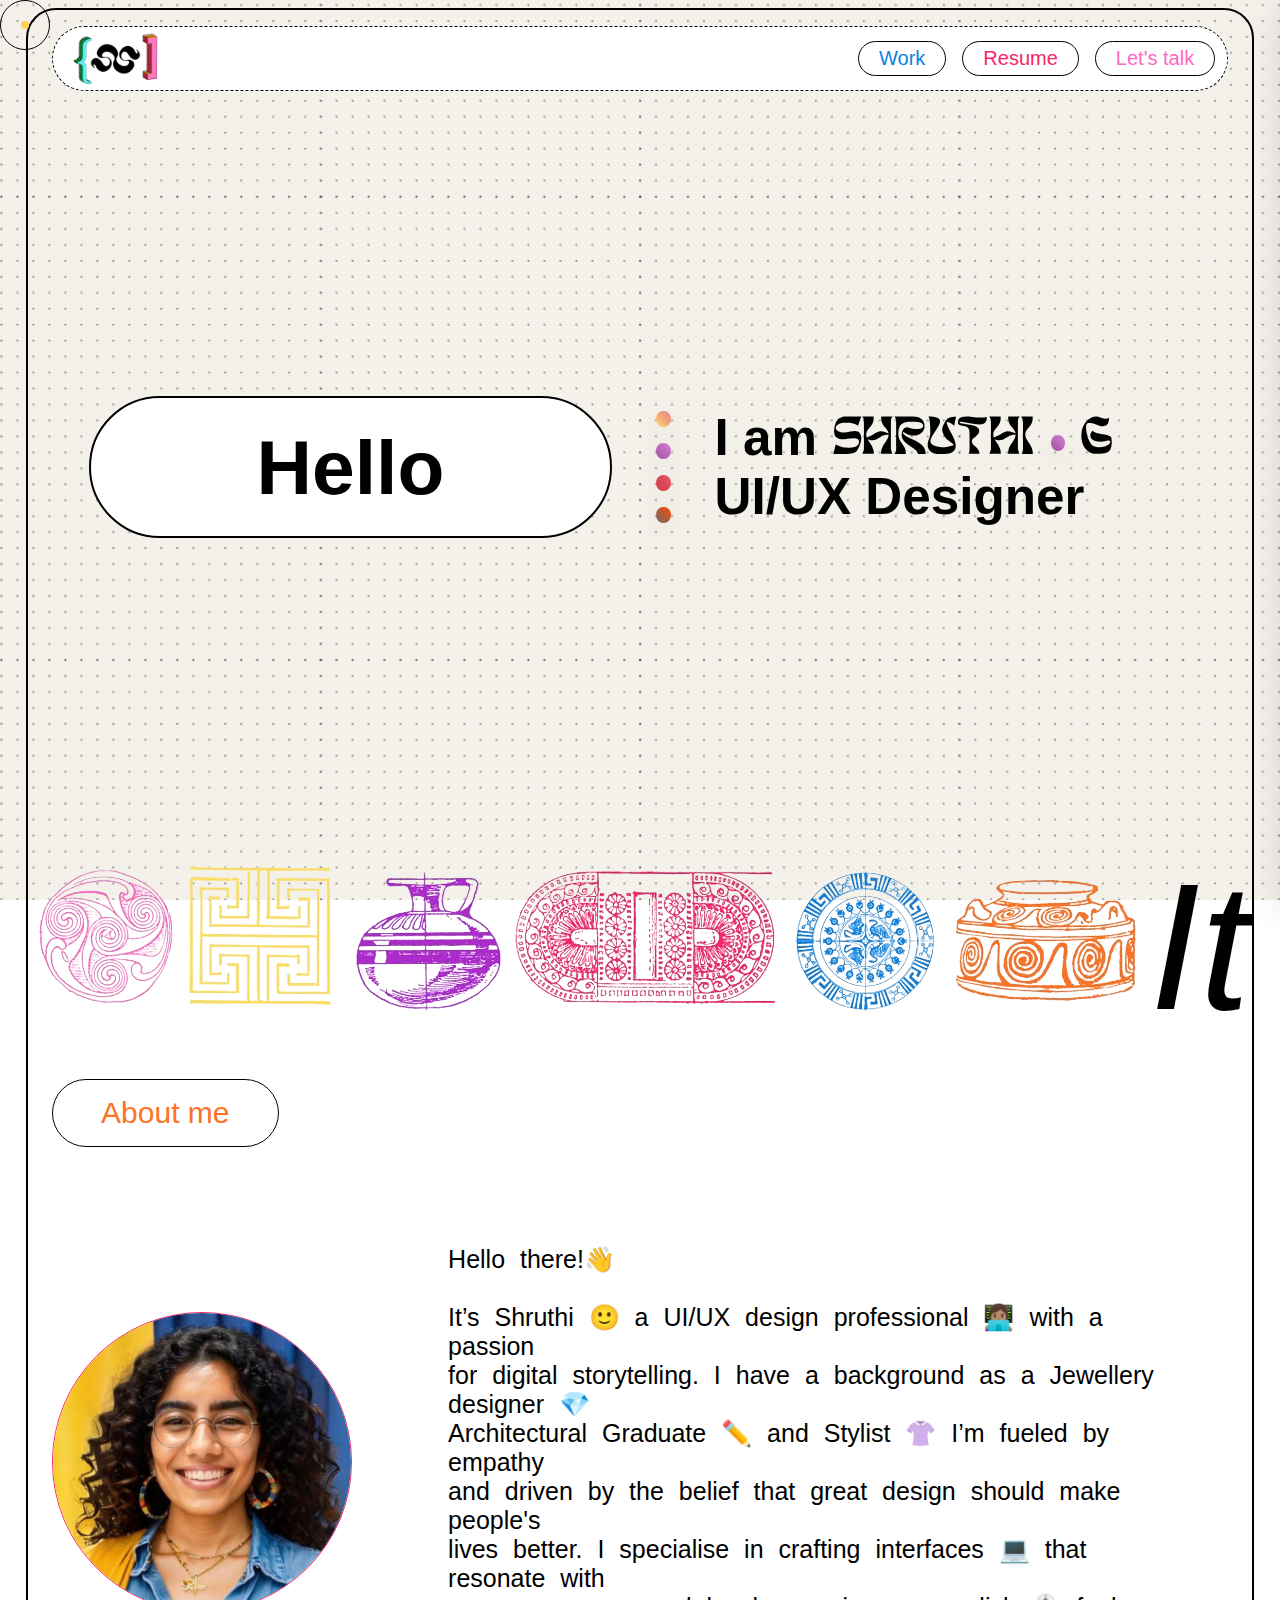
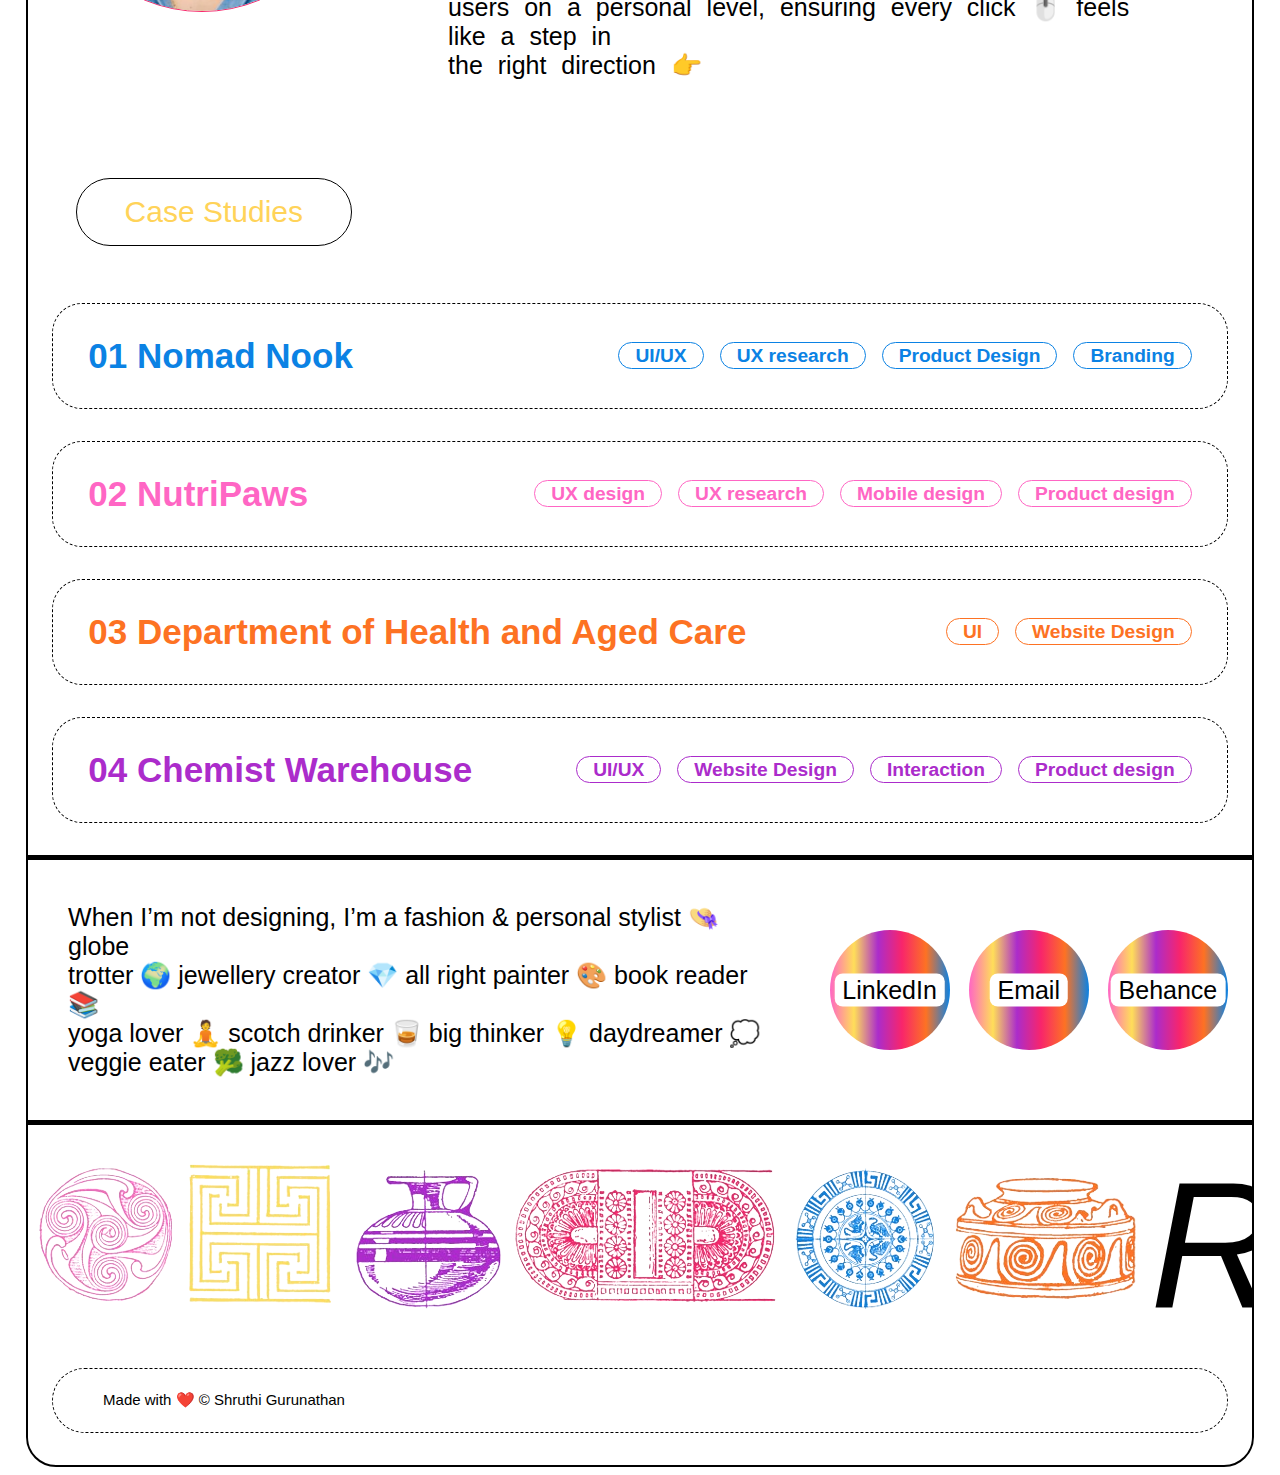
==== index.html @ 45312861 "first" ====
<!DOCTYPE html>
<html lang="en">

<head>
  <link rel="stylesheet" type="text/css" href="CSS/homepage.css">
  <link rel="stylesheet" type="text/css" href="CSS/global.css">

  <meta name="viewport" content="width=device-width, initial-scale=1">
  <script src="https://code.jquery.com/jquery-3.6.0.min.js"></script>
  <link rel="icon" type="image/png" href="Images/1-removebg-preview.png">
  <script src="js/navLogic.js"></script>
  <script src="js/fadeInOutAnimationOfText.js"></script>
  <script src="js/cursor.js"></script>


</head>


<!-- Header and Navigation bar -->





<!-- Main section and content -->

<body class="page-border">
  <div class="cursor"></div>
  <div class="navbar-container">
    <nav class="dashed-border navbar">
      <a href="https://www.iamshruthi.com" class="logo-image">
        <img class="logo-small" src="Images/1-removebg-preview.png" alt="logo-small;">
      </a>
      <div class="navbar-right-section hide-on-mobile">
        <a href="work.html" class="nav-item work">Work</a>
        <a href="Images/Shruthi_Gurunathan_Resume.pdf" target="_blank" class="resume nav-item">Resume</a>
        <a href="letstalk.html" class="nav-item">Let's talk</a>
      </div>
      <div class="show-on-mobile dot dot-1 nav-dot"></div>
      <div class="side-nav side-nav-hidden">
        <div class=" dot dot-1 nav-dot inside-sidebar-dot"></div>

        <a href="work.html" class="nav-item mob-nav-item work">Work</a>
        <a href="Images/Shruthi_Gurunathan_Resume.pdf" target="_blank" class="resume mob-nav-item nav-item">Resume</a>
        <a href="letstalk.html" class="nav-item mob-nav-item">Let's talk</a>
      </div>
    </nav>
  </div>

  <section class="hero-section">
    <div class="hello">
      <h2 class="changing-text">Hello</h2>
    </div>
    <div class="dots-wrapper">
      <div class="dot dot-1"></div>
      <div class="dot dot-2"></div>
      <div class="dot dot-3"></div>
      <div class="dot dot-4"></div>

    </div>
    <div class="job-title">
      <div class="i-am"><span>I am </span><span class="shruthi">Shruthi</span> <span
          class="dot shruthi-dot"></span><span class="shruthi">G</span>
      </div>
      <div class="changing-text-2">UI/UX Designer</div>
    </div>
  </section>




  <div class="marquee">
    <span>
      <img src="Images/Icons__Coloured_version_1_-removebg-preview.png" height="auto" alt="Icons">
      <div class="text-2">It's nice to meet you! </div>
      <img src="Images/Icons__Coloured_version_1_-removebg-preview.png" height="auto" alt="Icons">
      <div class="text-2">It's nice to meet you! </div>
      <img src="Images/Icons__Coloured_version_1_-removebg-preview.png" height="auto" alt="Icons">
      <div class="text-2">It's nice to meet you! </div>
      <img src="Images/Icons__Coloured_version_1_-removebg-preview.png" height="auto" alt="Icons">
      <div class="text-2">It's nice to meet you! </div>
      <img src="Images/Icons__Coloured_version_1_-removebg-preview.png" height="auto" alt="Icons">
      <div class="text-2">It's nice to meet you! </div>
      <img src="Images/Icons__Coloured_version_1_-removebg-preview.png" height="auto" alt="Icons">
      <div class="text-2">It's nice to meet you! </div>
      <img src="Images/Icons__Coloured_version_1_-removebg-preview.png" height="auto" alt="Icons">
      <div class="text-2">It's nice to meet you! </div>
      <img src="Images/Icons__Coloured_version_1_-removebg-preview.png" height="auto" alt="Icons">
      <div class="text-2">It's nice to meet you! </div>
      <img src="Images/Icons__Coloured_version_1_-removebg-preview.png" height="auto" alt="Icons">
      <div class="text-2">It's nice to meet you! </div>
      <img src="Images/Icons__Coloured_version_1_-removebg-preview.png" height="auto" alt="Icons">
      <div class="text-2">It's nice to meet you! </div>
    </span>
  </div>

  <div class="header-container">

    <h2 class="section-header about-me-header">
      About me
    </h2>
  </div>
  <div class="about-me">
    <img class="profile-image" src="Images/Profile image.png" alt="Profile image">
    <p>Hello there!👋<br><br>
      It’s Shruthi 🙂 a UI/UX design professional 👩🏽‍💻 with a passion<br>
      for digital storytelling. I have a background as a Jewellery designer 💎<br>
      Architectural Graduate ✏️ and Stylist 👚 I’m fueled by empathy<br>
      and driven by the belief that great design should make people's<br>
      lives better. I specialise in crafting interfaces 💻 that resonate with<br>
      users on a personal level, ensuring every click 🖱️ feels like a step in<br>
      the right direction 👉 <br></p>
  </div>


  <section class="cases-container">
    <div class="header-container">
      <h2 class="section-header case-studies-header">
        Case Studies
      </h2>
    </div>

    <!-- Case study items -->

    <a href="Images/Nomad Nook case study (final).pdf" target="_blank">
      <div class="case-study-card case-study-card-01"> 01 Nomad Nook
        <div class="badges-container">
          <div class="card-badge">UI/UX </div>
          <div class="card-badge">UX research</div>
          <div class="card-badge">Product Design</div>
          <div class="card-badge">Branding</div>
        </div>

      </div>
    </a>


    <a href="Images/NutriPaws case study (final).pdf" target="_blank">
      <div class="case-study-card case-study-card-02">02 NutriPaws
        <div class="badges-container">

          <div class="card-badge">UX design</div>
          <div class="card-badge">UX research</div>
          <div class="card-badge">Mobile design</div>
          <div class="card-badge">Product design</div>
        </div>
      </div>
    </a>


    <a href="Images/Department of Health cases study (Final).pdf" target="_blank">
      <div class="case-study-card case-study-card-03">03 Department of Health and Aged Care
        <div class="badges-container">
          <div class="card-badge">UI</div>
          <div class="card-badge">Website Design</div>
        </div>
      </div>
    </a>


    <a href="Images/Chemist Warehouse case study (final).pdf" target="_blank">
      <div class="case-study-card case-study-card-04 ">
        04 Chemist Warehouse
        <div class="badges-container">
          <div class="card-badge">UI/UX</div>
          <div class="card-badge">Website Design</div>
          <div class="card-badge">Interaction</div>
          <div class="card-badge">Product design</div>
        </div>
      </div>
    </a>
  </section>
  <div class="description-section">
    <div class="description-text">
      <p>
        When I’m not designing, I’m a fashion & personal stylist 👒 globe<br>
        trotter 🌍 jewellery creator 💎 all right painter 🎨 book reader 📚<br>
        yoga lover 🧘 scotch drinker 🥃 big thinker 💡 daydreamer 💭<br>
        veggie eater 🥦 jazz lover 🎶 </p>
    </div>
    <div class="animated-circles-container">
      <div class="animated-circle">
        <div class="colored-background"></div>
        <div class="circle-text">
          <a href="https://www.linkedin.com/in/shruthi-gurunathan/" target="_blank">LinkedIn</a>
        </div>
      </div>
      <div class="animated-circle">
        <div class="colored-background"></div>
        <div class="circle-text">
          <a href="shruthi.gurunathan@gmail.com" target="_blank">Email</a>
        </div>
      </div>
      <div class="animated-circle">
        <div class="colored-background"></div>
        <div class="circle-text">
          <a href="https://www.behance.net/shruthi-gurunathan" target="_blank">Behance</a>
        </div>
      </div>
    </div>
  </div>

  <div class="marquee">
    <span>
      <img src="Images/Icons__Coloured_version_1_-removebg-preview.png" height="auto" alt="Icons">
      <div class="big-marquee-text">Reach out for something exciting!</div>
      <img src="Images/Icons__Coloured_version_1_-removebg-preview.png" height="auto" alt="Icons">
      <div class="big-marquee-text">Reach out for something exciting!</div>
      <img src="Images/Icons__Coloured_version_1_-removebg-preview.png" height="auto" alt="Icons">
      <div class="big-marquee-text">Reach out for something exciting!</div>
      <img src="Images/Icons__Coloured_version_1_-removebg-preview.png" height="auto" alt="Icons">
      <div class="big-marquee-text">Reach out for something exciting!</div>
      <img src="Images/Icons__Coloured_version_1_-removebg-preview.png" height="auto" alt="Icons">
      <div class="big-marquee-text">Reach out for something exciting!</div>
      <img src="Images/Icons__Coloured_version_1_-removebg-preview.png" height="auto" alt="Icons">
      <div class="big-marquee-text">Reach out for something exciting!</div>
      <img src="Images/Icons__Coloured_version_1_-removebg-preview.png" height="auto" alt="Icons">
      <div class="big-marquee-text">Reach out for something exciting!</div>
      <img src="Images/Icons__Coloured_version_1_-removebg-preview.png" height="auto" alt="Icons">
      <div class="big-marquee-text">Reach out for something exciting!</div>
      <img src="Images/Icons__Coloured_version_1_-removebg-preview.png" height="auto" alt="Icons">
      <div class="big-marquee-text">Reach out for something exciting!</div>
      <img src="Images/Icons__Coloured_version_1_-removebg-preview.png" height="auto" alt="Icons">
      <div class="big-marquee-text">Reach out for something exciting!</div>
    </span>
  </div>
</body>

<!-- Footer -->
<div class="footer-container">

  <footer class="footer">
    <div class="footer-text">
      <p>Made with ❤️ © Shruthi Gurunathan</p>
    </div>
  </footer>
</div>

</body>

</html>
---- CSS/homepage.css ----
/* Hero Section */
.hero-section {
  display: flex;
  justify-content: center;
  align-items: center;
  width: 100%;
  min-height: 80vh;
  padding: 0 5%;
  gap: 4%;
}

.hello {
  height: 5ch;
  border: 2px solid black;
  background-color: white;
  text-wrap: nowrap;
  border-radius: 100px;
  display: flex;
  justify-content: center;
  align-items: center;
  padding: 0.5ch 0.75ch;
  font-size: 4vw;
  font-weight: 400;
  flex: 1;
}

.dots-wrapper {
  display: flex;
  flex-direction: column;
  gap: 1rem;
  height: fit-content;
  width: fit-content;
}
.dot {
  height: 1rem;
  width: 0.9rem;
  /* aspect-ratio: 1/1; */
  border-radius: 50%;
  box-shadow: rgba(149, 157, 165, 0.2) 0px 8px 24px;
  display: block;
}
.dot-1 {
  background: linear-gradient(45deg, #f4dd77, #f4a777, #ea808e);
}
.dot-2 {
  background: linear-gradient(45deg, #a150a1, #d482d4);
}
.dot-3 {
  background: linear-gradient(45deg, #d53949, #e65867);
}
.dot-4 {
  background: linear-gradient(45deg, #6c6c6c, #ff4800);
}

.i-am {
  border: none;
  border-radius: 100px;

  font-size: 4vw;
  font-weight: 550;
  display: flex;
  justify-content: start;
  gap: 1rem;
  align-items: end;
  text-wrap: nowrap;
}
.i-am .shruthi {
  font-family: "Broman";
}
.i-am .shruthi-dot {
  position: relative;
  top: -16px;
  background: linear-gradient(45deg, #a150a1, #d482d4);
}
/* Circular boxes */

/* Images */

.job-title {
  border: none;
  border-radius: 100px;
  font-size: 4vw;
  font-weight: 550;
  flex: 1;
}

/* about me section */
.profile-image {
  border: solid thin #f8256b;
  border-radius: 50%;
  width: 300px;
  height: auto;
}

.about-me {
  display: flex;
  justify-content: center;
  align-items: center;
  font-size: 25px;
  gap: 2rem;
  width: 100%;
  padding: 2rem 2%;
  word-spacing: 8px;
}
.about-me-header {
  color: #fd7223;
}
.about-me p {
  background-color: white;
  padding: 1rem 4rem;
  width: 90%;
  display: flex;
  justify-content: center;
}
.header-container {
  width: 100%;
  display: flex;
  justify-content: start;
  padding: 0 2%;
}
.text-1 {
  word-spacing: 8px;
}

/* Case study items */

@media only screen and (max-width: 1024px) {
  .about-me {
    flex-direction: column;
  }
}
---- CSS/global.css ----
/* General Styles */
@font-face {
  font-family: "Broman";
  src: url("../Images/BromanPersonalUseOnly-9Y2xj.woff") format("woff"); /* Adjust the path to your font file */
  /* You can specify other font formats here as well */
}
body {
  background: url("../Images/Background offwhite colour.png") center center
    fixed;
  background-size: cover;
}
html {
  display: flex;
  flex-direction: column;
  align-items: center;
  justify-content: center;
  font-family: "Gill Sans", "Gill Sans MT", "Calibri", "Trebuchet MS",
    sans-serif;
}
a {
  text-decoration: none;
  color: black;
}

.page-border {
  /* padding: 1rem; */
  border: 2px solid black;
  border-radius: 30px;
  width: 96%;
  height: fit-content;
  /* max-width: 1222px; */
  display: flex;
  flex-direction: column;
  align-items: center;
  height: 100%;
  min-height: 97vh;
}

.show-on-mobile {
  display: none !important;
}
.hide-on-mobile {
  display: flex !important;
}
* {
  /* cursor: none; */
  box-sizing: border-box;
}

.cursor {
  position: absolute;
  left: 0;
  top: 0;
  border: 1.5px solid black;
  width: 50px;
  height: 50px;
  border-radius: 50px;
  transform: translate(0, 0);
  z-index: 9999;
  pointer-events: none;
}

.cursor::after,
.cursor::before {
  content: "";
  position: absolute;
  width: 8px;
  height: 8px;
  left: 50%;
  top: 50%;
  transform: translate(-50%, -50%);
  background-color: #ffd359;
  border-radius: 50px;
}

.cursor::before {
  background-color: #ffd359;
}

.cursor.click::before {
  animation: click 5s ease-in-out forwards;
}

@keyframes click {
  0% {
    transform: translate(-50%, -50%) scale(1);
    opacity: 1;
  }
  100% {
    opacity: 0;
    transform: translate(-50%, -50%) scale(5);
  }
}
.section-header {
  background-color: white;
  padding: 1rem 3rem;
  border: 1px solid black;
  border-radius: 5rem;
  font-size: 30px;
  font-weight: 500;
}
.marquee {
  width: 100%;
  overflow-x: hidden;
  white-space: nowrap;
}

.text-2 {
  white-space: collapse;
  text-wrap: nowrap;
  display: inline-block;
  overflow: hidden;
  font-style: italic;
  font-size: 180px;
}

@keyframes moveText {
  0% {
    transform: translateX(0);
  }
  100% {
    transform: translateX(100vw);
  }
}

.marquee span {
  display: inline-block;
  animation: marquee 100s linear infinite;
}

@keyframes marquee {
  0% {
    transform: translateX(100vw);
  }

  100% {
    transform: translateX(-100%);
  }
}

/* Navigation Bar Styles */
.navbar-container {
  display: flex;
  align-items: center;
  justify-content: center;
  padding: 1rem 2%;
  width: 100%;
}
.navbar {
  display: flex;
  justify-content: space-between;
  padding: 0 1%;
  align-items: center;
}
.navbar-right-section {
  display: flex;
  gap: 1rem;
}
.dashed-border {
  width: 100%;
  height: 65px;
  background: white;
  color: black;
  border-radius: 50px;
  border: dashed 1.5px;
}

.Nav {
  margin-right: 2%;
  margin-top: 0.6%;
}

.logo-small {
  width: 100px;
  border: none;
  cursor: none;
}

.nav-item {
  display: flex;
  justify-content: flex-end;
  align-items: center;
  height: fit-content;
  text-wrap: nowrap;
}

.nav-item {
  color: #ff66c4;
  padding: 5px 20px;
  text-decoration: none;
  font-size: 20px;
  width: fit-content;
  border-radius: 30px;
  border: 1.5px solid black;
  background-color: white;
}

.nav-item:hover {
  background-color: #f4f1ea;
  border-radius: 20px;
  color: #ff66c4;
  border: 1.5px solid #ff66c4;
  /* cursor: none; */
  box-shadow: inset 0 0 5px rgba(0, 0, 0, 0.5);
  font-weight: bold;
}
.resume {
  color: #f8256b;
}
.resume:hover {
  color: #f8256b;
  border: 1.5px solid #f8256b;
}

.nav-item.active {
  background-color: white;
  border-radius: 30px;
}

.work {
  color: #0b82e4;
}
.work:hover {
  color: #0b82e4;

  border: 1.5px solid #0b82e4;
}
.nav-dot {
  width: 2rem !important;
  height: 2rem !important;
  transition: all 0.3s ease;
}
.active-dot {
  transition: all 0.3s ease;

  background: black !important;
}
.inside-sidebar-dot {
  position: absolute;
  top: 3rem;
  right: 3rem;
}
.side-nav {
  position: fixed;
  right: 0;
  top: 0;
  display: flex;
  flex-direction: column;
  justify-content: center;
  gap: 2rem;
  height: 100%;
  width: 60%;
  background-color: white;
  z-index: 100;
  padding: 3rem;
  /* display: none; */
  transition: all 0.3s ease;
  box-shadow: rgba(100, 100, 111, 0.2) 0px 7px 29px 0px;
}
.side-nav-active {
  transform: translateX(0);
}
.side-nav-hidden {
  transform: translateX(100%) !important;
}
.mob-nav-item {
  font-size: 2rem !important;
}
/* Hero Section */

.dot {
  height: 1rem;
  width: 0.9rem;
  /* aspect-ratio: 1/1; */
  border-radius: 50%;
  box-shadow: rgba(149, 157, 165, 0.2) 0px 8px 24px;
  display: block;
}
.dot-1 {
  background: linear-gradient(45deg, #f4dd77, #f4a777, #ea808e);
}

div {
  unicode-bidi: isolate;
}

.job-title {
  border: none;
  border-radius: 100px;
  font-size: 4vw;
  font-weight: 550;
  flex: 1;
}

/* about me section */

.header-container {
  width: 100%;
  display: flex;
  justify-content: start;
  padding: 0 2%;
}
.text-1 {
  word-spacing: 8px;
}

/* Case study items */
.case-studies-header {
  color: #ffd359;
}
a {
  text-decoration: none;
  color: black;
}

.case-study-list-item-1 {
  margin-top: 300px;
  color: #0b82e4;
}

.case-study-list-item-2 {
  margin-top: 20px;
  color: #ff66c4;
}

.case-study-list-item-3 {
  margin-top: 20px;
  color: #fd7223;
}

.case-study-list-item-4 {
  margin-top: 20px;
  color: #ab2ccb;
}

.case-study-card-01:hover {
  border: solid 1.5px #0b82e4;
  background-color: #f4f1ea;
  border-radius: 250px;
  box-shadow: inset 0 0 5px rgba(0, 0, 0, 0.5);
}

.case-study-card-01:hover::after {
  content: url("../Images/6.png");
  position: absolute;
  right: 200px;
  height: 290px;
  border: 1px solid #0b82e4;
  border-radius: 30px;
  overflow: hidden;
}

.case-study-card-02:hover {
  border: solid 1.5px #ff66c4;
  background-color: #f4f1ea;
  border-radius: 250px;
  box-shadow: inset 0 0 5px rgba(0, 0, 0, 0.5);
}
.case-study-card-02:hover::after {
  content: url(../Images/5.png);
  position: absolute;
  right: 200px;
  height: 290px;
  border: 1px solid #ff66c4;
  border-radius: 30px;
  overflow: hidden;
}

.case-study-card-03:hover {
  border: solid 1.5px #fd7223;
  background-color: #f4f1ea;
  border-radius: 250px;
  box-shadow: inset 0 0 5px rgba(0, 0, 0, 0.5);
}

.case-study-card-03:hover::after {
  content: url(../Images/8.png);
  position: absolute;
  right: 200px;
  height: 290px;
  border: 1px solid #fd7223;
  border-radius: 30px;
  overflow: hidden;
}

.case-study-card-04:hover {
  border: solid 1.5px #ab2ccd;
  background-color: #f4f1ea;
  border-radius: 250px;
  box-shadow: inset 0 0 5px rgba(0, 0, 0, 0.5);
}

.case-study-card-04:hover::after {
  content: url(../Images/7.png);
  position: absolute;
  right: 200px;
  height: 290px;
  border: 1px solid #ab2ccb;
  border-radius: 30px;
  overflow: hidden;
}

.case-study-list-text-1 {
  color: #0b82e4;
}

.case-study-list-text-2 {
  color: #ff66c4;
}

.case-study-list-text-3 {
  color: #fd7223;
}
.case-study-list-text-4 {
  color: #ab2ccb;
}

/* description section */
.description-section {
  display: flex;
  justify-content: center;
  font-size: 25px;
  align-items: center;
  gap: 2rem;
  padding: 2rem 2%;
  width: 100%;
  position: relative;
}
.description-section::after {
  position: absolute;
  content: "";
  background-color: black;
  height: 5px;
  width: 100%;
  top: 0;
  left: 0;
}
.description-section::before {
  position: absolute;
  content: "";
  background-color: black;
  height: 5px;
  width: 100%;
  bottom: 0;
  left: 0;
}
.description-section .description-text {
  background-color: white;
  width: 100%;
  display: flex;
  align-content: center;
  justify-content: center;
  padding: 1rem;
}
.description-section .description-text p {
  width: fit-content;
  margin: 0;
}

/* case study styles section */
.cases-container {
  width: 100%;
  display: flex;
  flex-direction: column;
  gap: 2rem;
  padding: 0 2%;
  margin-bottom: 2rem;
}
.case-study-card-01 {
  color: #0b82e4;
}
.case-study-card-01:hover {
  border-color: #0b82e4;
}
.case-study-card-02 {
  color: #ff66c4;
}
.case-study-card-02:hover {
  border-color: #ff66c4;
}
.case-study-card-03 {
  color: #fd7223;
}
.case-study-card-03:hover {
  border-color: #fd7223;
}
.case-study-card-04 {
  color: #ab2ccb;
}
.case-study-card-04:hover {
  border-color: #ab2ccb;
}
.case-study-card {
  width: 100%;
  height: fit-content;
  display: flex;
  align-items: center;
  font-size: 35px;
  font-weight: bold;
  justify-content: space-between;
  padding: 2rem 3%;
  border: dashed 1.5px black;
  border-radius: 30px;
  background-color: white;
  transition: all 0.3s ease;
}
.case-study-card:hover {
  border-radius: 5rem;
  border-width: 0.2rem;
  border-style: solid;
  box-shadow: inset 0 0 5px rgba(0, 0, 0, 0.5);
}
.case-study-card .badges-container {
  display: flex;
  align-items: center;
  justify-content: center;
  gap: 1rem;
}
.case-study-card .badges-container .card-badge {
  display: flex;
  align-self: center;
  justify-content: center;
  width: fit-content;
  padding: 0.1rem 1rem;
  border-width: 1px;
  border-style: solid;
  text-wrap: nowrap;
  font-size: 1.2rem;
  border-radius: 5rem;
}
.animated-circles-container {
  display: flex;
  align-items: center;
  width: fit-content;
  gap: 1.2rem;
}
.animated-circle {
  width: 120px;
  height: 120px;
  border-radius: 50%;
  background-color: white;
  /* margin-right: 20px; */
  position: relative;
  overflow: hidden;
}
.colored-background {
  position: absolute;
  top: 0;
  left: 0;
  height: 100%;
  width: 100%;
  background: linear-gradient(
    to right,
    #ff66c4,
    #ffde59,
    #ab2ccb,
    #f8256b,
    #fd7223,
    #0b82e4
  );
  animation: spin 10s linear infinite;
}
.circle-text {
  position: absolute;
  left: 50%;
  top: 50%;
  transform: translate(-50%, -50%);
  background-color: white;
  border-radius: 0.5rem;
  text-align: center;
  padding: 2px 0.5rem;
  font-weight: 500;
  z-index: 20;
}
.circle-text:hover {
  text-decoration: underline;
}
@keyframes spin {
  0% {
    transform: rotate(0deg);
  }
  100% {
    transform: rotate(360deg);
  }
}

@keyframes spin {
  0% {
    transform: rotate(0deg);
  }
  100% {
    transform: rotate(360deg);
  }
}

.big-marquee-text {
  white-space: collapse;
  text-wrap: nowrap;
  display: inline-block;
  overflow: hidden;
  font-style: italic;
  font-size: 180px;
}

@keyframes moveText {
  0% {
    transform: translateX(0);
  }
  100% {
    transform: translateX(100vw);
  }
}

/* Footer */
.footer-container {
  width: 100%;
  display: flex;
  justify-content: center;
  align-content: center;
  padding: 1rem 2% 2rem 2%;
}
.footer {
  box-sizing: border-box;
  background: white;
  border: dashed 1.5px;
  color: black;
  border-radius: 50px;
  width: 100%;
  height: 65px;
}

.footer-text {
  font-size: 15px;

  margin-left: 50px;
  margin-top: 22px;
}

@media only screen and (max-width: 1024px) {
  .about-me {
    flex-direction: column;
  }
  .case-study-card {
    font-size: 1rem !important;
  }
  .badges-container {
    flex-wrap: wrap;
    justify-content: end !important;
    gap: 0.5rem !important;
  }
  .card-badge {
    font-size: 0.5rem !important;
  }
  .nav-item {
    font-size: 0.8rem;
  }
  .dot {
    width: 0.5rem;
    height: 0.6rem;
  }
  .i-am {
    gap: 0.5rem !important;
  }
  .shruthi-dot {
    top: -6px !important;
  }
  .description-section {
    flex-direction: column-reverse;
  }
  .animated-circle {
    width: 100px !important;
    height: 100px !important;
    aspect-ratio: 1/1;
  }
  .circle-text {
    font-size: 1rem;
    font-weight: 500;
  }
}
@media only screen and (max-width: 480px) {
  .show-on-mobile {
    display: block !important;
  }
  .hide-on-mobile {
    display: none !important;
  }
  .navbar {
    padding-left: 5%;
    padding-right: 5%;
  }
}
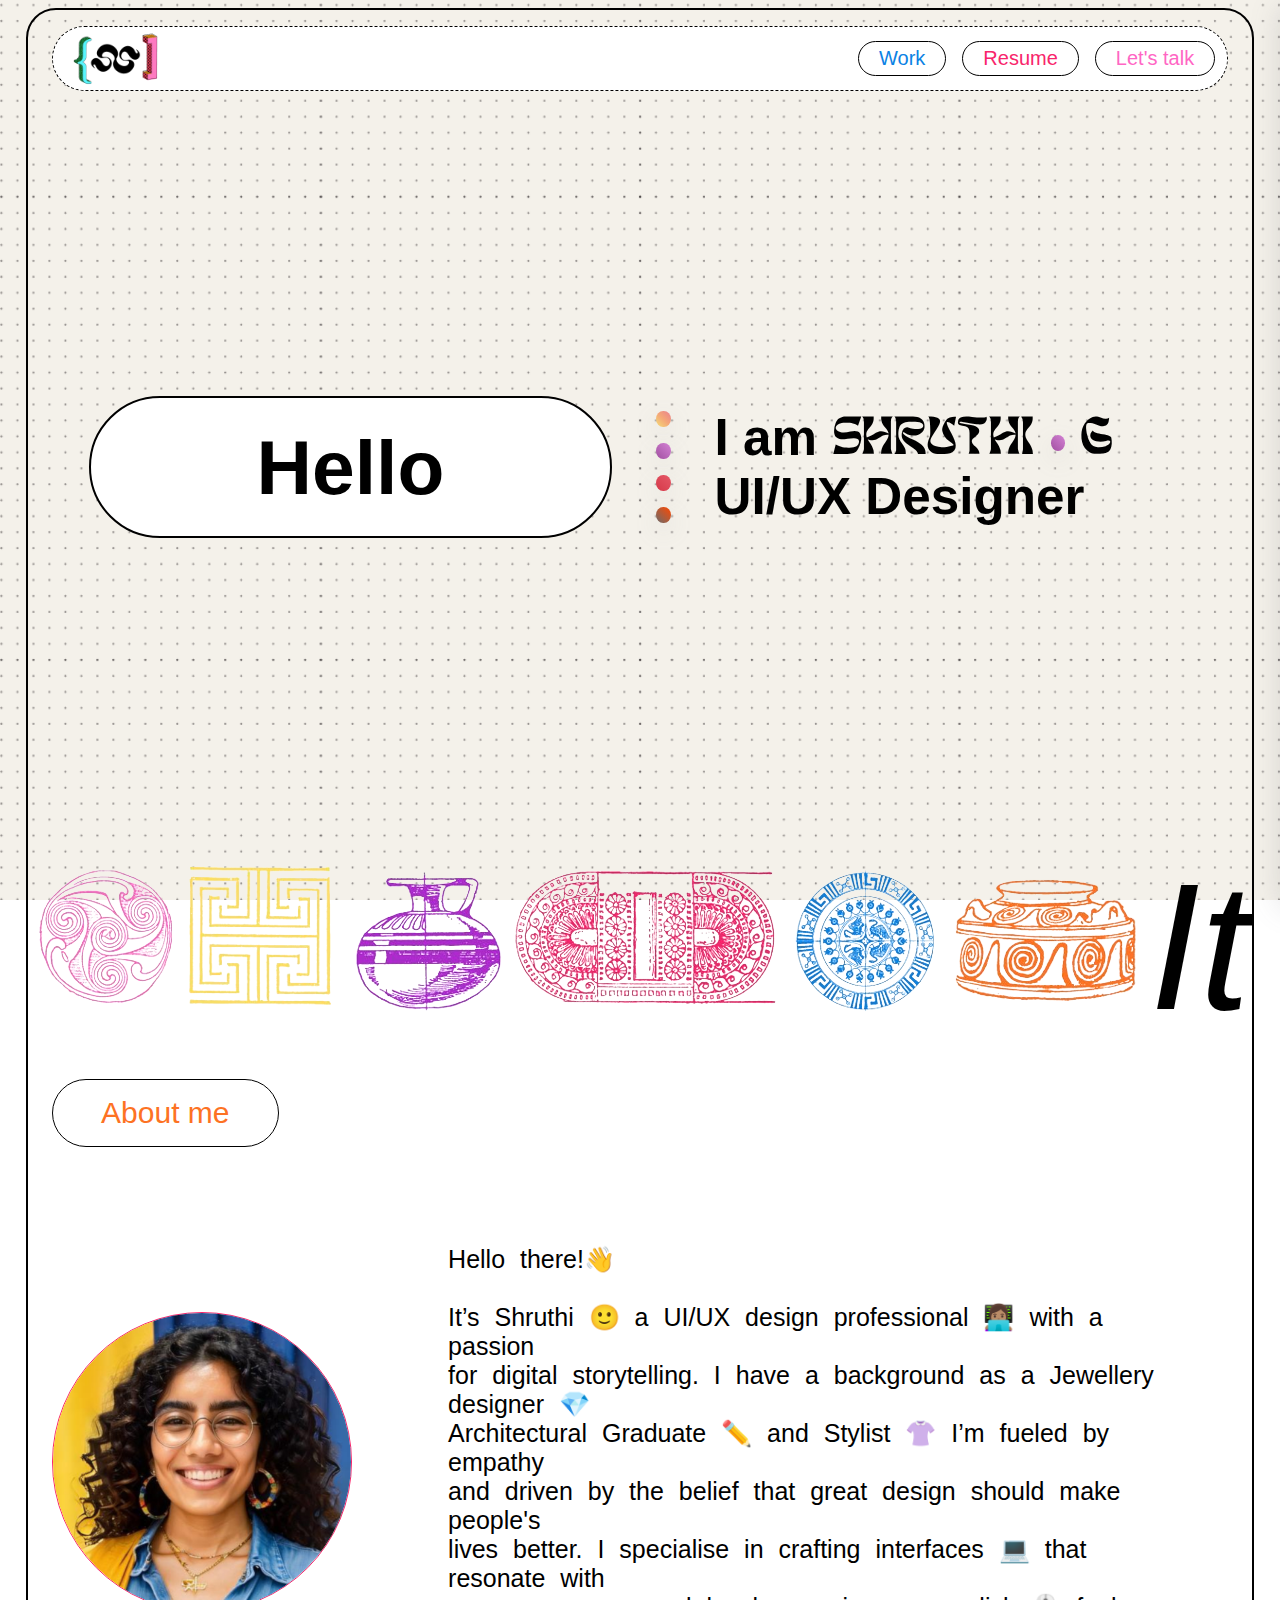
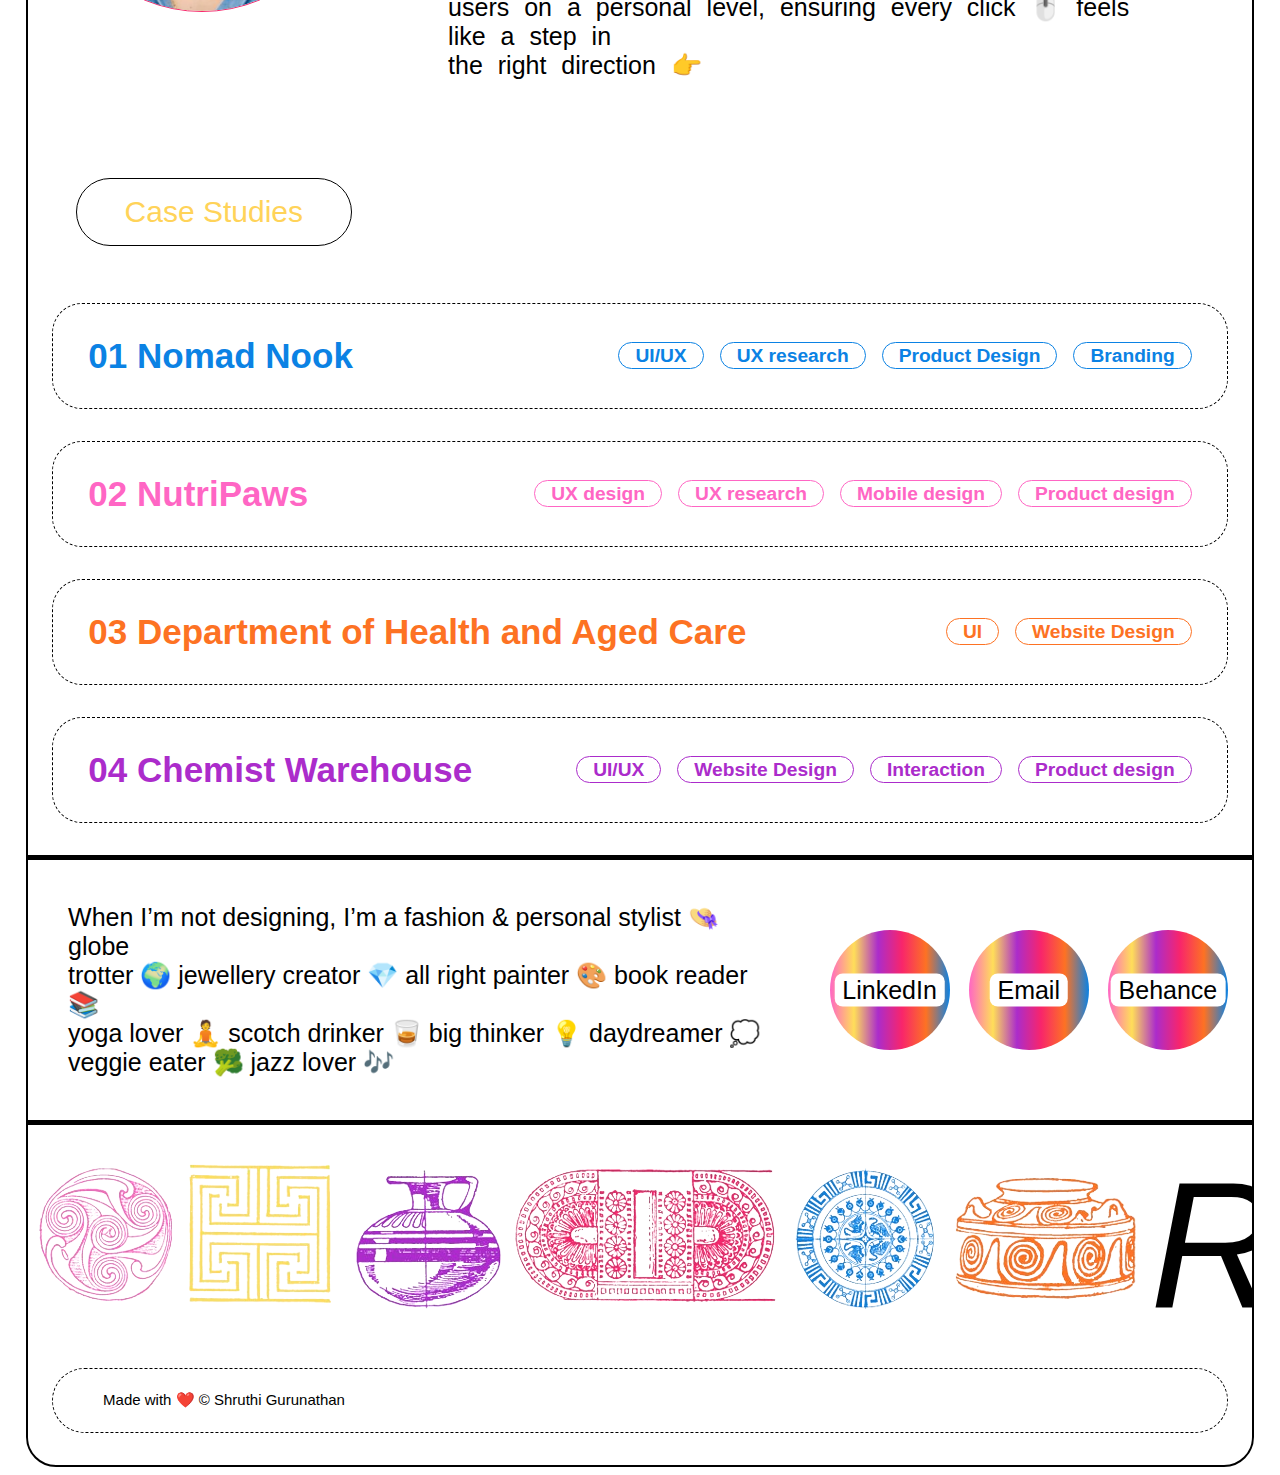
==== commit 949ea930: "removed cursor on mobile view" ====
--- a/index.html
+++ b/index.html
@@ -25,7 +25,7 @@
 <!-- Main section and content -->
 
 <body class="page-border">
-  <div class="cursor"></div>
+  <div class="curso hide-on-mobile"></div>
   <div class="navbar-container">
     <nav class="dashed-border navbar">
       <a href="https://www.iamshruthi.com" class="logo-image">
--- a/CSS/global.css
+++ b/CSS/global.css
@@ -43,7 +43,7 @@
   display: flex !important;
 }
 * {
-  /* cursor: none; */
+  cursor: none;
   box-sizing: border-box;
 }
 
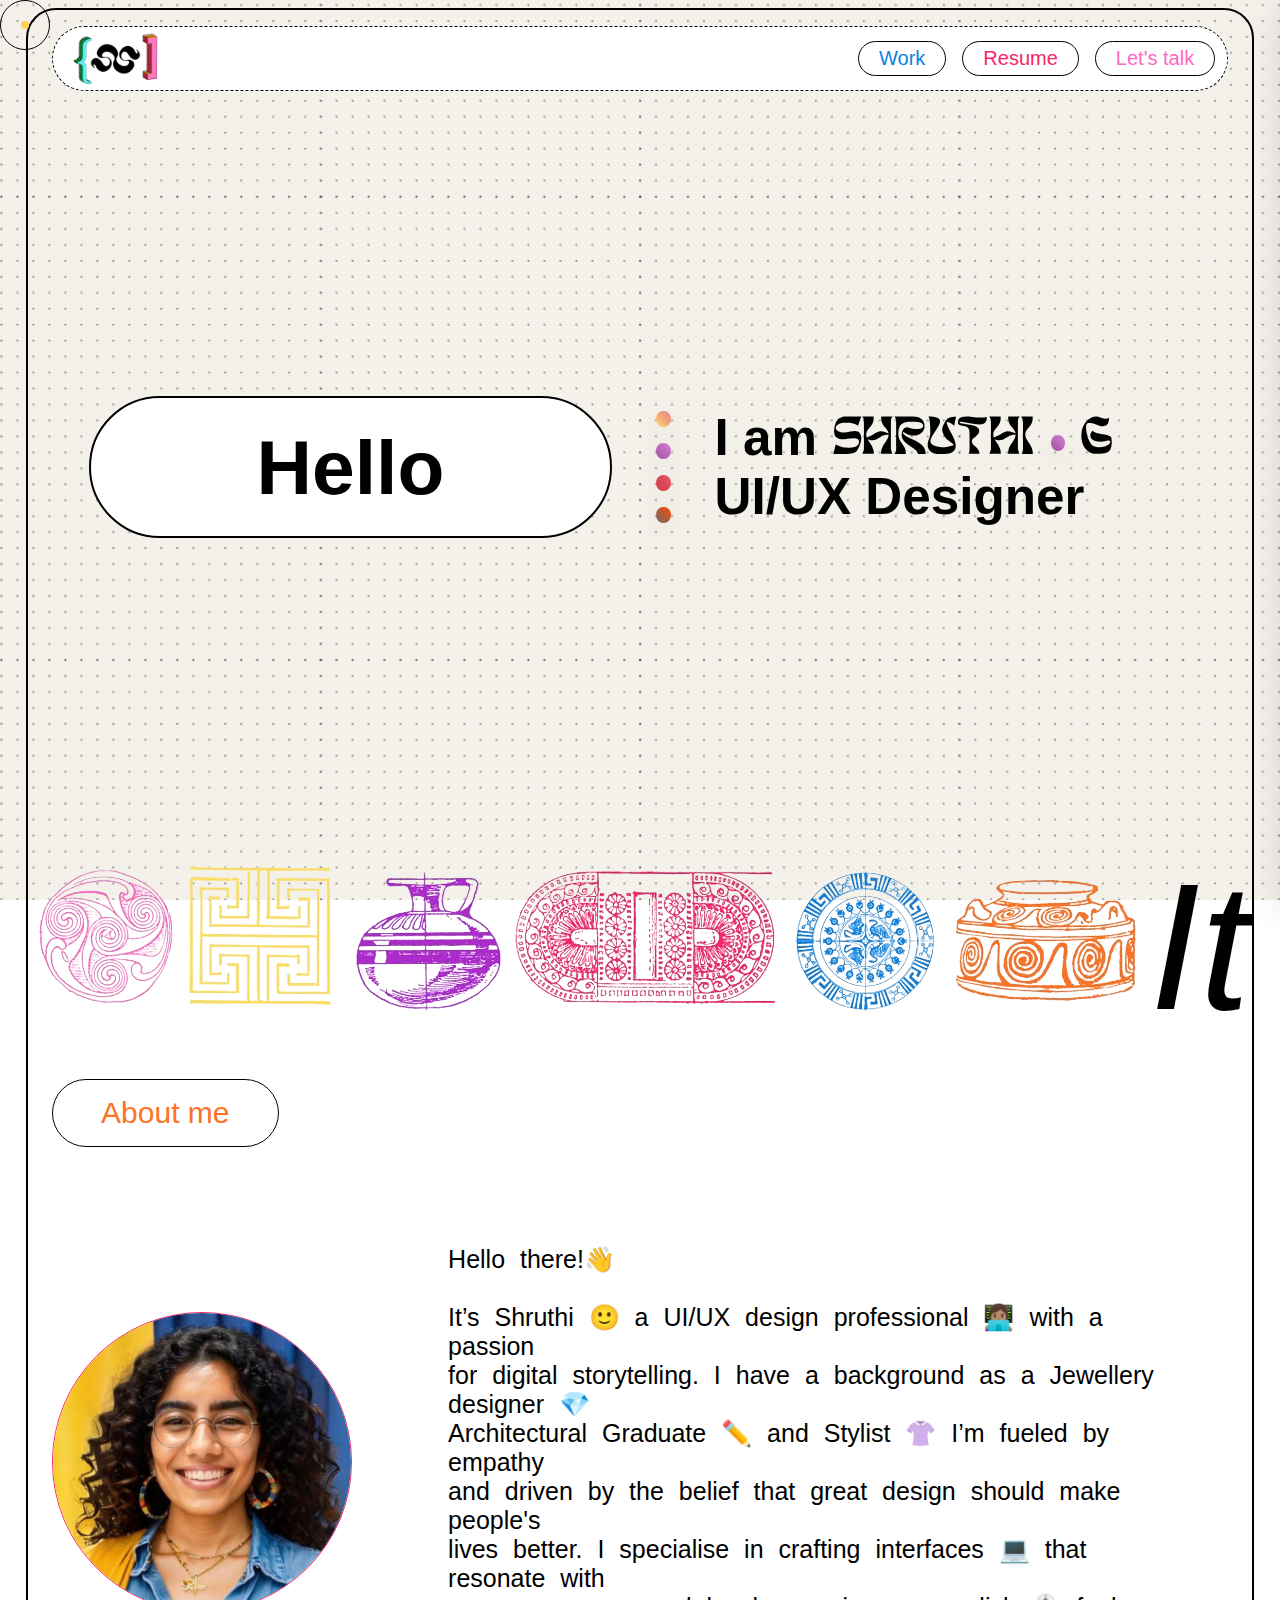
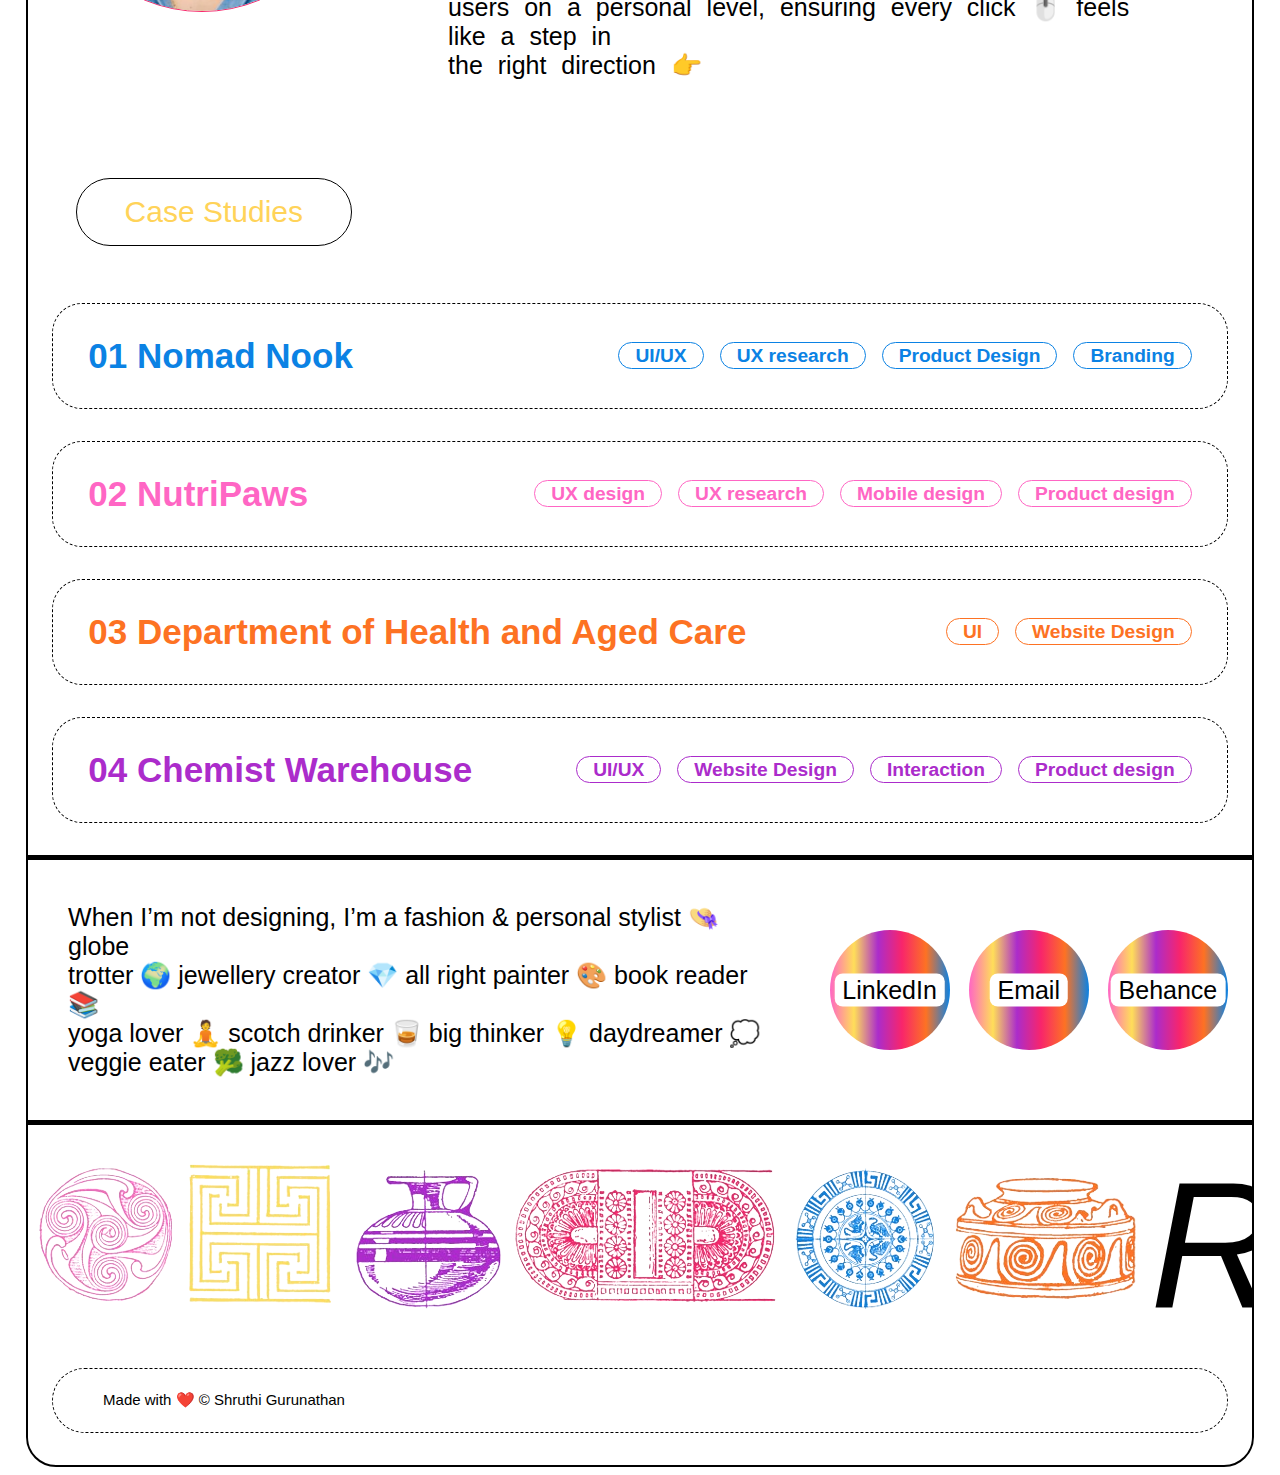
==== commit a74a5026: "fixed no cursor bug" ====
--- a/index.html
+++ b/index.html
@@ -16,16 +16,8 @@
 </head>
 
 
-<!-- Header and Navigation bar -->
-
-
-
-
-
-<!-- Main section and content -->
-
 <body class="page-border">
-  <div class="curso hide-on-mobile"></div>
+  <div class="cursor hide-on-mobile"></div>
   <div class="navbar-container">
     <nav class="dashed-border navbar">
       <a href="https://www.iamshruthi.com" class="logo-image">
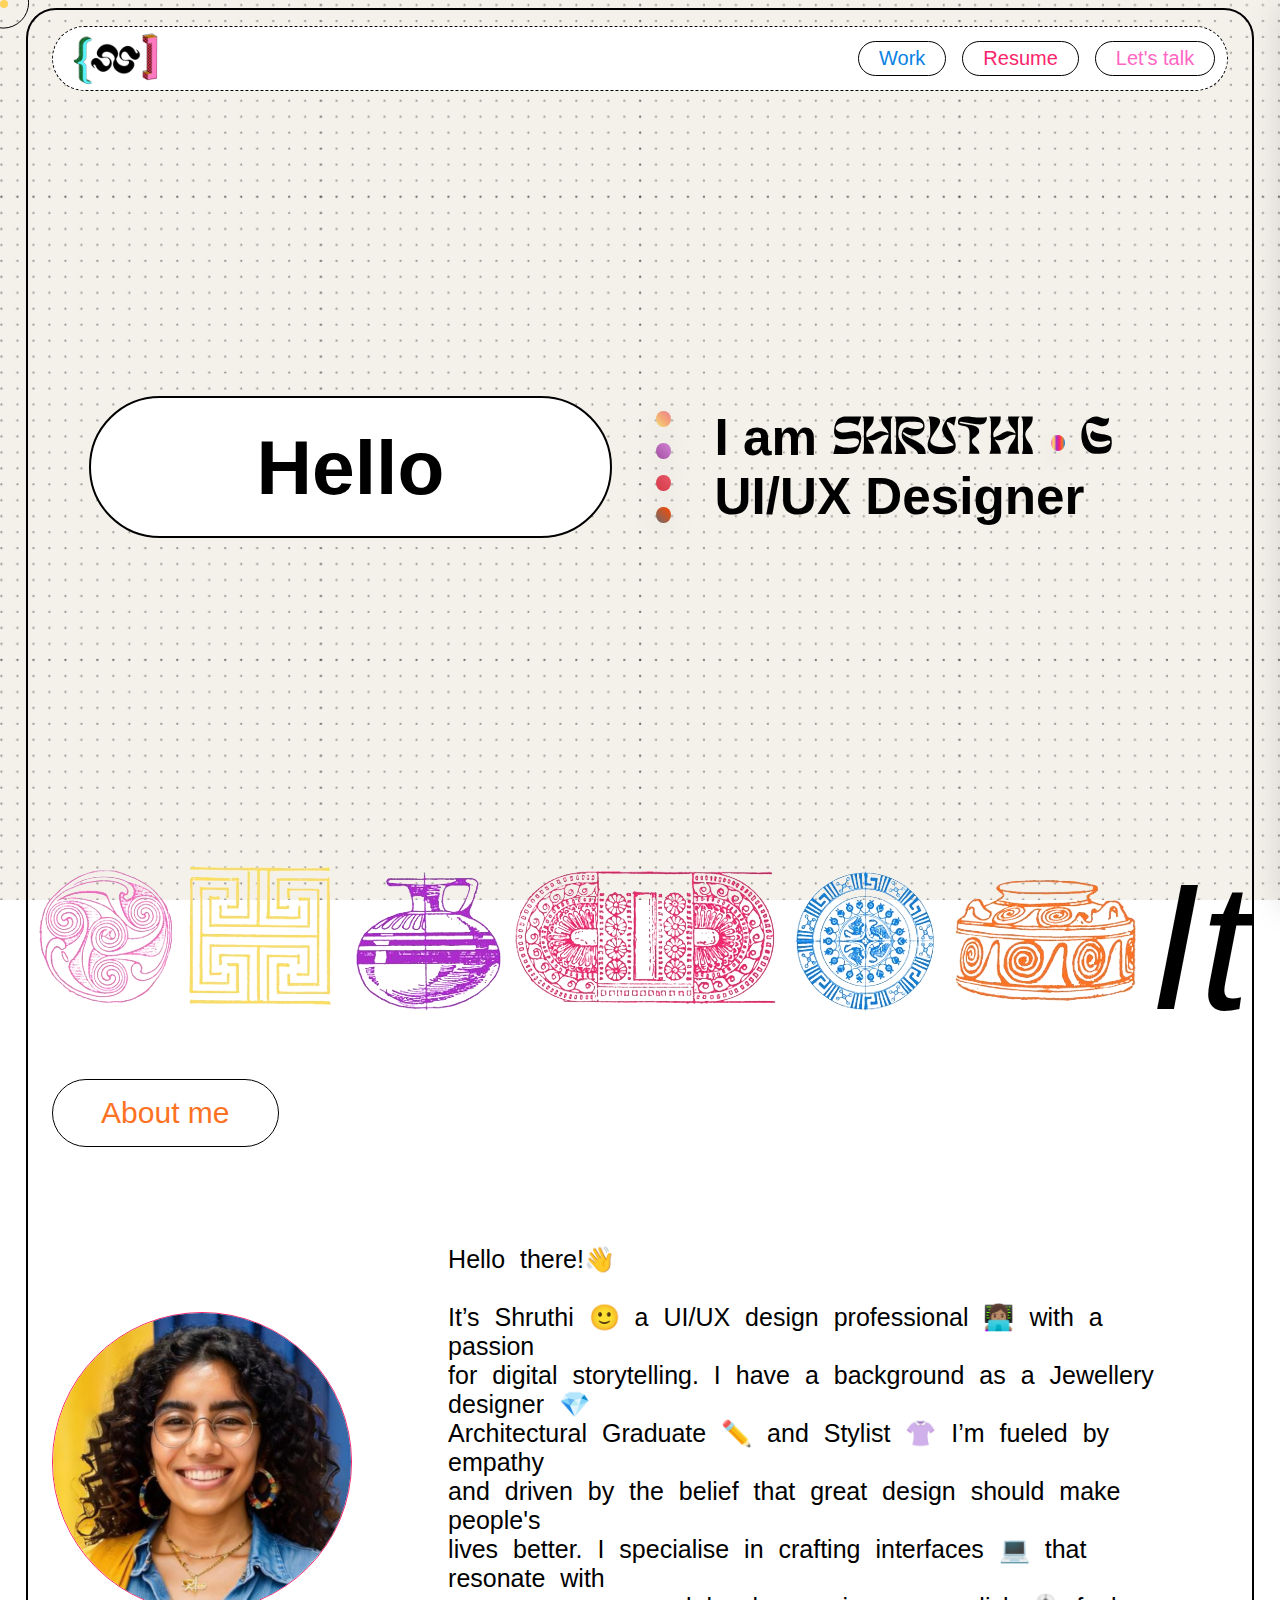
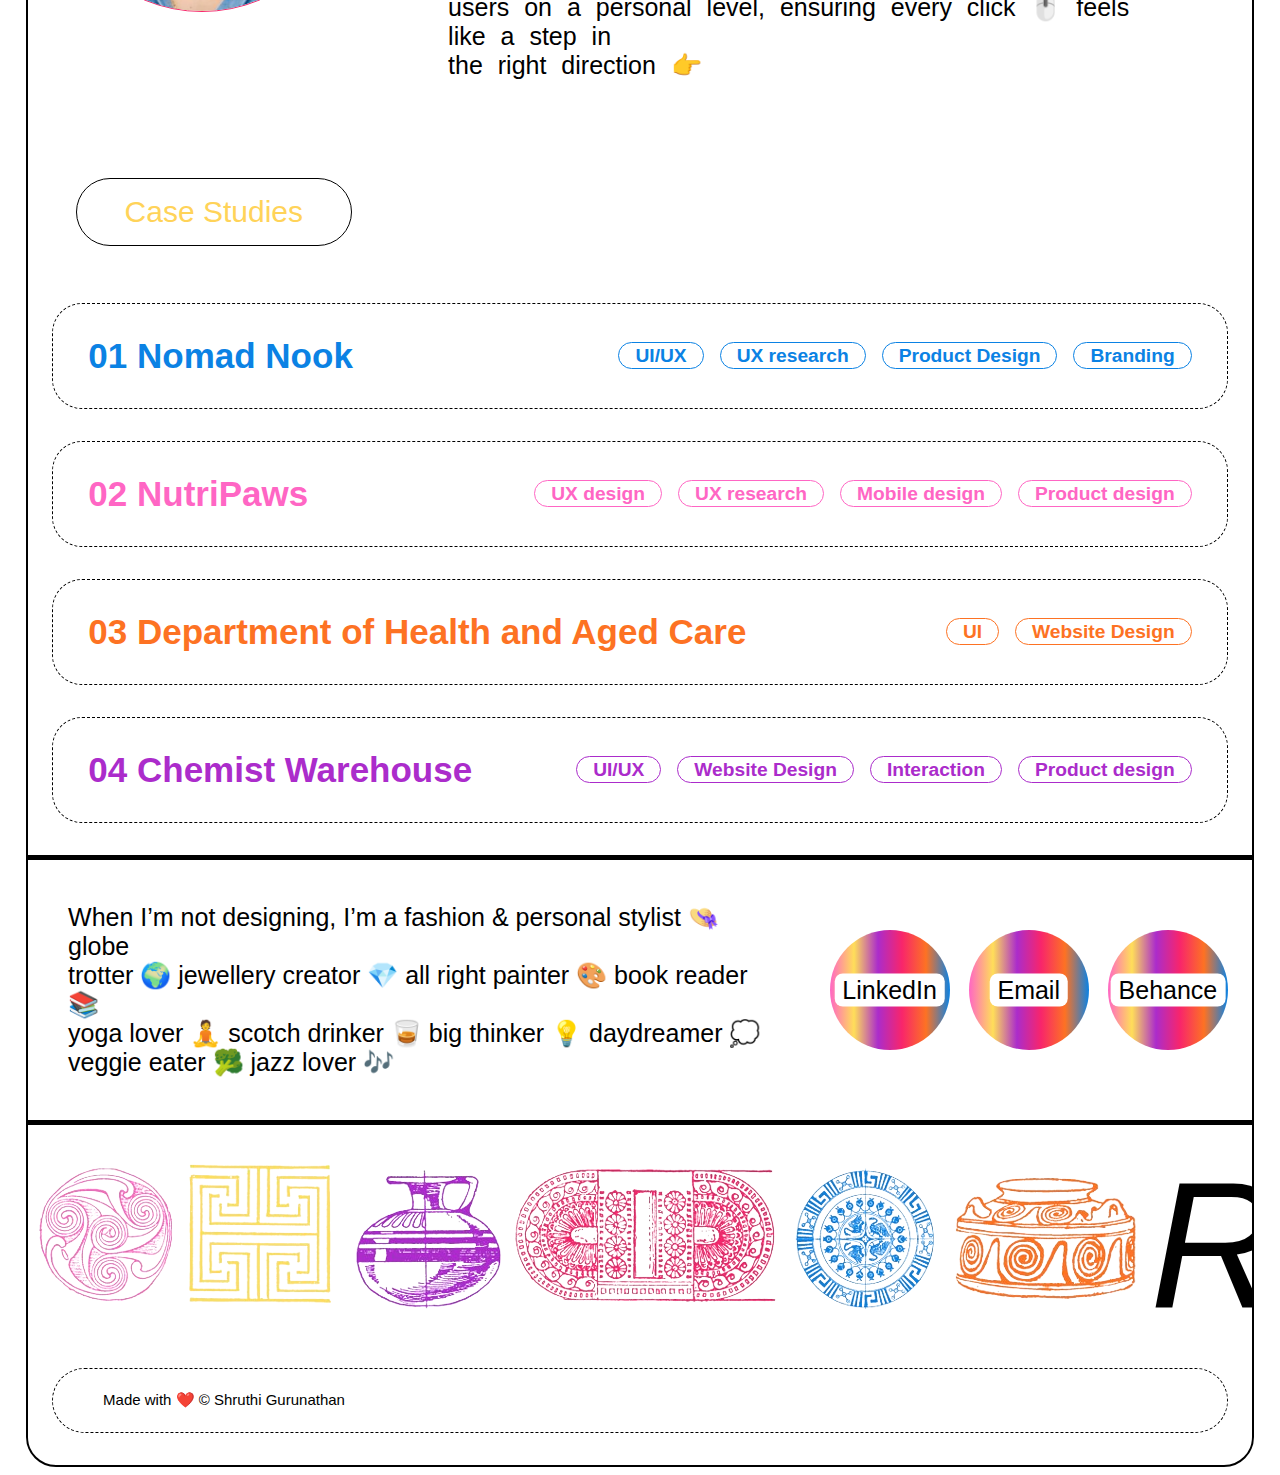
==== commit 0223cbdb: "updates" ====
--- a/index.html
+++ b/index.html
@@ -10,6 +10,9 @@
   <link rel="icon" type="image/png" href="Images/1-removebg-preview.png">
   <script src="js/navLogic.js"></script>
   <script src="js/fadeInOutAnimationOfText.js"></script>
+  <script src="js/fadeInOutAnimationOfPosition.js"></script>
+
+
   <script src="js/cursor.js"></script>
 
 
@@ -17,7 +20,7 @@
 
 
 <body class="page-border">
-  <div class="cursor hide-on-mobile"></div>
+  <div class="cursor hide-on-mobile" id="cursor"></div>
   <div class="navbar-container">
     <nav class="dashed-border navbar">
       <a href="https://www.iamshruthi.com" class="logo-image">
@@ -28,13 +31,15 @@
         <a href="Images/Shruthi_Gurunathan_Resume.pdf" target="_blank" class="resume nav-item">Resume</a>
         <a href="letstalk.html" class="nav-item">Let's talk</a>
       </div>
-      <div class="show-on-mobile dot dot-1 nav-dot"></div>
+      <div class="show-on-mobile dot  nav-dot"></div>
       <div class="side-nav side-nav-hidden">
-        <div class=" dot dot-1 nav-dot inside-sidebar-dot"></div>
-
-        <a href="work.html" class="nav-item mob-nav-item work">Work</a>
-        <a href="Images/Shruthi_Gurunathan_Resume.pdf" target="_blank" class="resume mob-nav-item nav-item">Resume</a>
-        <a href="letstalk.html" class="nav-item mob-nav-item">Let's talk</a>
+        <div class="border-container">
+          <div class=" dot  nav-dot inside-sidebar-dot"></div>
+
+          <a href="work.html" class="nav-item mob-nav-item work">Work</a>
+          <a href="Images/Shruthi_Gurunathan_Resume.pdf" target="_blank" class="resume mob-nav-item nav-item">Resume</a>
+          <a href="letstalk.html" class="nav-item mob-nav-item">Let's talk</a>
+        </div>
       </div>
     </nav>
   </div>
--- a/CSS/homepage.css
+++ b/CSS/homepage.css
@@ -70,7 +70,15 @@
 .i-am .shruthi-dot {
   position: relative;
   top: -16px;
-  background: linear-gradient(45deg, #a150a1, #d482d4);
+  background: linear-gradient(
+    to right,
+    #ff66c4,
+    #ffde59,
+    #ab2ccb,
+    #f8256b,
+    #fd7223,
+    #0b82e4
+  );
 }
 /* Circular boxes */
 
@@ -125,7 +133,29 @@
 /* Case study items */
 
 @media only screen and (max-width: 1024px) {
-  .about-me {
-    flex-direction: column;
+  .profile-image {
+    width: 30% !important;
+  }
+  .about-me p {
+    font-size: 1rem;
+    padding: 1rem 2rem;
+    /* flex-direction: column; */
   }
 }
+@media only screen and (max-width: 480px) {
+  .dots-wrapper {
+    gap: 0.3rem !important;
+  }
+
+  .profile-image {
+    width: 30% !important;
+  }
+  .about-me {
+    gap: 0.5rem !important;
+  }
+  .about-me p {
+    font-size: 0.6rem !important;
+    padding: 0.5rem 1rem;
+    /* flex-direction: column; */
+  }
+}
--- a/CSS/global.css
+++ b/CSS/global.css
@@ -43,42 +43,40 @@
   display: flex !important;
 }
 * {
-  cursor: none;
+  /* cursor: none; */
   box-sizing: border-box;
 }
 
 .cursor {
-  position: absolute;
+  position: fixed;
   left: 0;
   top: 0;
-  border: 1.5px solid black;
+  width: 8px;
+  height: 8px;
+  z-index: 9999;
+  pointer-events: none;
+  background-color: #ffd359;
+  border-radius: 50px;
+}
+
+.cursor::before {
+  content: "";
+  position: absolute;
   width: 50px;
   height: 50px;
+  border: 1px solid black;
+  transform: translate(-44%, -45%);
   border-radius: 50px;
-  transform: translate(0, 0);
-  z-index: 9999;
-  pointer-events: none;
-}
-
-.cursor::after,
-.cursor::before {
-  content: "";
-  position: absolute;
-  width: 8px;
-  height: 8px;
-  left: 50%;
-  top: 50%;
-  transform: translate(-50%, -50%);
-  background-color: #ffd359;
-  border-radius: 50px;
-}
-
-.cursor::before {
-  background-color: #ffd359;
+  transition: all 1s ease;
+}
+
+.cursor-hovered::before {
+  transform: translate(-44%, -45%) scale(2) !important;
+  border-radius: 15px !important;
 }
 
 .cursor.click::before {
-  animation: click 5s ease-in-out forwards;
+  animation: click 5s ease;
 }
 
 @keyframes click {
@@ -103,6 +101,7 @@
   width: 100%;
   overflow-x: hidden;
   white-space: nowrap;
+  /* height: 10vh; */
 }
 
 .text-2 {
@@ -229,326 +228,6 @@
   width: 2rem !important;
   height: 2rem !important;
   transition: all 0.3s ease;
-}
-.active-dot {
-  transition: all 0.3s ease;
-
-  background: black !important;
-}
-.inside-sidebar-dot {
-  position: absolute;
-  top: 3rem;
-  right: 3rem;
-}
-.side-nav {
-  position: fixed;
-  right: 0;
-  top: 0;
-  display: flex;
-  flex-direction: column;
-  justify-content: center;
-  gap: 2rem;
-  height: 100%;
-  width: 60%;
-  background-color: white;
-  z-index: 100;
-  padding: 3rem;
-  /* display: none; */
-  transition: all 0.3s ease;
-  box-shadow: rgba(100, 100, 111, 0.2) 0px 7px 29px 0px;
-}
-.side-nav-active {
-  transform: translateX(0);
-}
-.side-nav-hidden {
-  transform: translateX(100%) !important;
-}
-.mob-nav-item {
-  font-size: 2rem !important;
-}
-/* Hero Section */
-
-.dot {
-  height: 1rem;
-  width: 0.9rem;
-  /* aspect-ratio: 1/1; */
-  border-radius: 50%;
-  box-shadow: rgba(149, 157, 165, 0.2) 0px 8px 24px;
-  display: block;
-}
-.dot-1 {
-  background: linear-gradient(45deg, #f4dd77, #f4a777, #ea808e);
-}
-
-div {
-  unicode-bidi: isolate;
-}
-
-.job-title {
-  border: none;
-  border-radius: 100px;
-  font-size: 4vw;
-  font-weight: 550;
-  flex: 1;
-}
-
-/* about me section */
-
-.header-container {
-  width: 100%;
-  display: flex;
-  justify-content: start;
-  padding: 0 2%;
-}
-.text-1 {
-  word-spacing: 8px;
-}
-
-/* Case study items */
-.case-studies-header {
-  color: #ffd359;
-}
-a {
-  text-decoration: none;
-  color: black;
-}
-
-.case-study-list-item-1 {
-  margin-top: 300px;
-  color: #0b82e4;
-}
-
-.case-study-list-item-2 {
-  margin-top: 20px;
-  color: #ff66c4;
-}
-
-.case-study-list-item-3 {
-  margin-top: 20px;
-  color: #fd7223;
-}
-
-.case-study-list-item-4 {
-  margin-top: 20px;
-  color: #ab2ccb;
-}
-
-.case-study-card-01:hover {
-  border: solid 1.5px #0b82e4;
-  background-color: #f4f1ea;
-  border-radius: 250px;
-  box-shadow: inset 0 0 5px rgba(0, 0, 0, 0.5);
-}
-
-.case-study-card-01:hover::after {
-  content: url("../Images/6.png");
-  position: absolute;
-  right: 200px;
-  height: 290px;
-  border: 1px solid #0b82e4;
-  border-radius: 30px;
-  overflow: hidden;
-}
-
-.case-study-card-02:hover {
-  border: solid 1.5px #ff66c4;
-  background-color: #f4f1ea;
-  border-radius: 250px;
-  box-shadow: inset 0 0 5px rgba(0, 0, 0, 0.5);
-}
-.case-study-card-02:hover::after {
-  content: url(../Images/5.png);
-  position: absolute;
-  right: 200px;
-  height: 290px;
-  border: 1px solid #ff66c4;
-  border-radius: 30px;
-  overflow: hidden;
-}
-
-.case-study-card-03:hover {
-  border: solid 1.5px #fd7223;
-  background-color: #f4f1ea;
-  border-radius: 250px;
-  box-shadow: inset 0 0 5px rgba(0, 0, 0, 0.5);
-}
-
-.case-study-card-03:hover::after {
-  content: url(../Images/8.png);
-  position: absolute;
-  right: 200px;
-  height: 290px;
-  border: 1px solid #fd7223;
-  border-radius: 30px;
-  overflow: hidden;
-}
-
-.case-study-card-04:hover {
-  border: solid 1.5px #ab2ccd;
-  background-color: #f4f1ea;
-  border-radius: 250px;
-  box-shadow: inset 0 0 5px rgba(0, 0, 0, 0.5);
-}
-
-.case-study-card-04:hover::after {
-  content: url(../Images/7.png);
-  position: absolute;
-  right: 200px;
-  height: 290px;
-  border: 1px solid #ab2ccb;
-  border-radius: 30px;
-  overflow: hidden;
-}
-
-.case-study-list-text-1 {
-  color: #0b82e4;
-}
-
-.case-study-list-text-2 {
-  color: #ff66c4;
-}
-
-.case-study-list-text-3 {
-  color: #fd7223;
-}
-.case-study-list-text-4 {
-  color: #ab2ccb;
-}
-
-/* description section */
-.description-section {
-  display: flex;
-  justify-content: center;
-  font-size: 25px;
-  align-items: center;
-  gap: 2rem;
-  padding: 2rem 2%;
-  width: 100%;
-  position: relative;
-}
-.description-section::after {
-  position: absolute;
-  content: "";
-  background-color: black;
-  height: 5px;
-  width: 100%;
-  top: 0;
-  left: 0;
-}
-.description-section::before {
-  position: absolute;
-  content: "";
-  background-color: black;
-  height: 5px;
-  width: 100%;
-  bottom: 0;
-  left: 0;
-}
-.description-section .description-text {
-  background-color: white;
-  width: 100%;
-  display: flex;
-  align-content: center;
-  justify-content: center;
-  padding: 1rem;
-}
-.description-section .description-text p {
-  width: fit-content;
-  margin: 0;
-}
-
-/* case study styles section */
-.cases-container {
-  width: 100%;
-  display: flex;
-  flex-direction: column;
-  gap: 2rem;
-  padding: 0 2%;
-  margin-bottom: 2rem;
-}
-.case-study-card-01 {
-  color: #0b82e4;
-}
-.case-study-card-01:hover {
-  border-color: #0b82e4;
-}
-.case-study-card-02 {
-  color: #ff66c4;
-}
-.case-study-card-02:hover {
-  border-color: #ff66c4;
-}
-.case-study-card-03 {
-  color: #fd7223;
-}
-.case-study-card-03:hover {
-  border-color: #fd7223;
-}
-.case-study-card-04 {
-  color: #ab2ccb;
-}
-.case-study-card-04:hover {
-  border-color: #ab2ccb;
-}
-.case-study-card {
-  width: 100%;
-  height: fit-content;
-  display: flex;
-  align-items: center;
-  font-size: 35px;
-  font-weight: bold;
-  justify-content: space-between;
-  padding: 2rem 3%;
-  border: dashed 1.5px black;
-  border-radius: 30px;
-  background-color: white;
-  transition: all 0.3s ease;
-}
-.case-study-card:hover {
-  border-radius: 5rem;
-  border-width: 0.2rem;
-  border-style: solid;
-  box-shadow: inset 0 0 5px rgba(0, 0, 0, 0.5);
-}
-.case-study-card .badges-container {
-  display: flex;
-  align-items: center;
-  justify-content: center;
-  gap: 1rem;
-}
-.case-study-card .badges-container .card-badge {
-  display: flex;
-  align-self: center;
-  justify-content: center;
-  width: fit-content;
-  padding: 0.1rem 1rem;
-  border-width: 1px;
-  border-style: solid;
-  text-wrap: nowrap;
-  font-size: 1.2rem;
-  border-radius: 5rem;
-}
-.animated-circles-container {
-  display: flex;
-  align-items: center;
-  width: fit-content;
-  gap: 1.2rem;
-}
-.animated-circle {
-  width: 120px;
-  height: 120px;
-  border-radius: 50%;
-  background-color: white;
-  /* margin-right: 20px; */
-  position: relative;
-  overflow: hidden;
-}
-.colored-background {
-  position: absolute;
-  top: 0;
-  left: 0;
-  height: 100%;
-  width: 100%;
   background: linear-gradient(
     to right,
     #ff66c4,
@@ -560,6 +239,350 @@
   );
   animation: spin 10s linear infinite;
 }
+.active-dot {
+  transition: all 0.3s ease;
+
+  background: black !important;
+}
+.inside-sidebar-dot {
+  position: absolute;
+  top: 3rem !important;
+  right: 3rem !important;
+}
+.side-nav {
+  background: url("../Images/Background offwhite colour.png") center center
+    fixed;
+  position: fixed;
+  right: 0;
+  top: 0;
+  display: flex;
+  flex-direction: column;
+  justify-content: center;
+  gap: 2rem;
+  height: 100%;
+  width: 100%;
+  background-color: white;
+  z-index: 100;
+  padding: 1.5vh 2vw;
+  /* display: none; */
+  transition: all 0.3s ease;
+  box-shadow: rgba(100, 100, 111, 0.2) 0px 7px 29px 0px;
+}
+.side-nav-active {
+  transform: translateX(0);
+}
+.side-nav-hidden {
+  transform: translateX(100%) !important;
+}
+.border-container {
+  width: 100%;
+  height: 100%;
+  border: 2px solid black;
+  border-radius: 2rem;
+  padding: 1rem;
+  display: flex;
+  justify-content: center;
+  align-items: center;
+  gap: 0.7rem;
+}
+.mob-nav-item {
+  font-size: 0.6rem !important;
+}
+/* Hero Section */
+
+.dot {
+  height: 1rem;
+  width: 0.9rem;
+  /* aspect-ratio: 1/1; */
+  border-radius: 50%;
+  box-shadow: rgba(149, 157, 165, 0.2) 0px 8px 24px;
+  display: block;
+}
+.dot-1 {
+  background: linear-gradient(45deg, #f4dd77, #f4a777, #ea808e);
+}
+
+div {
+  unicode-bidi: isolate;
+}
+
+.job-title {
+  border: none;
+  border-radius: 100px;
+  font-size: 4vw;
+  font-weight: 550;
+  flex: 1;
+}
+
+/* about me section */
+
+.header-container {
+  width: 100%;
+  display: flex;
+  justify-content: start;
+  padding: 0 2%;
+}
+.text-1 {
+  word-spacing: 8px;
+}
+
+/* Case study items */
+.case-studies-header {
+  color: #ffd359;
+}
+a {
+  text-decoration: none;
+  color: black;
+}
+
+.case-study-list-item-1 {
+  margin-top: 300px;
+  color: #0b82e4;
+}
+
+.case-study-list-item-2 {
+  margin-top: 20px;
+  color: #ff66c4;
+}
+
+.case-study-list-item-3 {
+  margin-top: 20px;
+  color: #fd7223;
+}
+
+.case-study-list-item-4 {
+  margin-top: 20px;
+  color: #ab2ccb;
+}
+
+.case-study-card-01:hover {
+  border: solid 1.5px #0b82e4;
+  background-color: #f4f1ea;
+  border-radius: 250px;
+  box-shadow: inset 0 0 5px rgba(0, 0, 0, 0.5);
+}
+
+.case-study-card-01:hover::after {
+  content: url("../Images/6.png");
+  position: absolute;
+  right: 200px;
+  height: 290px;
+  border: 1px solid #0b82e4;
+  border-radius: 30px;
+  overflow: hidden;
+}
+
+.case-study-card-02:hover {
+  border: solid 1.5px #ff66c4;
+  background-color: #f4f1ea;
+  border-radius: 250px;
+  box-shadow: inset 0 0 5px rgba(0, 0, 0, 0.5);
+}
+.case-study-card-02:hover::after {
+  content: url(../Images/5.png);
+  position: absolute;
+  right: 200px;
+  height: 290px;
+  border: 1px solid #ff66c4;
+  border-radius: 30px;
+  overflow: hidden;
+}
+
+.case-study-card-03:hover {
+  border: solid 1.5px #fd7223;
+  background-color: #f4f1ea;
+  border-radius: 250px;
+  box-shadow: inset 0 0 5px rgba(0, 0, 0, 0.5);
+}
+
+.case-study-card-03:hover::after {
+  content: url(../Images/8.png);
+  position: absolute;
+  right: 200px;
+  height: 290px;
+  border: 1px solid #fd7223;
+  border-radius: 30px;
+  overflow: hidden;
+}
+
+.case-study-card-04:hover {
+  border: solid 1.5px #ab2ccd;
+  background-color: #f4f1ea;
+  border-radius: 250px;
+  box-shadow: inset 0 0 5px rgba(0, 0, 0, 0.5);
+}
+
+.case-study-card-04:hover::after {
+  content: url(../Images/7.png);
+  position: absolute;
+  right: 200px;
+  height: 290px;
+  border: 1px solid #ab2ccb;
+  border-radius: 30px;
+  overflow: hidden;
+}
+
+.case-study-list-text-1 {
+  color: #0b82e4;
+}
+
+.case-study-list-text-2 {
+  color: #ff66c4;
+}
+
+.case-study-list-text-3 {
+  color: #fd7223;
+}
+.case-study-list-text-4 {
+  color: #ab2ccb;
+}
+
+/* description section */
+.description-section {
+  display: flex;
+  justify-content: center;
+  font-size: 25px;
+  align-items: center;
+  gap: 2rem;
+  padding: 2rem 2%;
+  width: 100%;
+  position: relative;
+}
+.description-section::after {
+  position: absolute;
+  content: "";
+  background-color: black;
+  height: 5px;
+  width: 100%;
+  top: 0;
+  left: 0;
+}
+.description-section::before {
+  position: absolute;
+  content: "";
+  background-color: black;
+  height: 5px;
+  width: 100%;
+  bottom: 0;
+  left: 0;
+}
+.description-section .description-text {
+  background-color: white;
+  width: 100%;
+  display: flex;
+  align-content: center;
+  justify-content: center;
+  padding: 1rem;
+}
+.description-section .description-text p {
+  width: fit-content;
+  margin: 0;
+}
+
+/* case study styles section */
+.cases-container {
+  width: 100%;
+  display: flex;
+  flex-direction: column;
+  gap: 2rem;
+  padding: 0 2%;
+  margin-bottom: 2rem;
+}
+.case-study-card-01 {
+  color: #0b82e4;
+}
+.case-study-card-01:hover {
+  border-color: #0b82e4;
+}
+.case-study-card-02 {
+  color: #ff66c4;
+}
+.case-study-card-02:hover {
+  border-color: #ff66c4;
+}
+.case-study-card-03 {
+  color: #fd7223;
+}
+.case-study-card-03:hover {
+  border-color: #fd7223;
+}
+.case-study-card-04 {
+  color: #ab2ccb;
+}
+.case-study-card-04:hover {
+  border-color: #ab2ccb;
+}
+.case-study-card {
+  width: 100%;
+  height: fit-content;
+  display: flex;
+  align-items: center;
+  font-size: 35px;
+  font-weight: bold;
+  justify-content: space-between;
+  padding: 2rem 3%;
+  border: dashed 1.5px black;
+  border-radius: 30px;
+  background-color: white;
+  transition: all 0.3s ease;
+}
+.case-study-card:hover {
+  border-radius: 5rem;
+  border-width: 0.2rem;
+  border-style: solid;
+  box-shadow: inset 0 0 5px rgba(0, 0, 0, 0.5);
+}
+.case-study-card .badges-container {
+  display: flex;
+  align-items: center;
+  justify-content: center;
+  gap: 1rem;
+}
+.case-study-card .badges-container .card-badge {
+  display: flex;
+  align-self: center;
+  justify-content: center;
+  width: fit-content;
+  padding: 0.1rem 1rem;
+  border-width: 1px;
+  border-style: solid;
+  text-wrap: nowrap;
+  font-size: 1.2rem;
+  border-radius: 5rem;
+}
+.animated-circles-container {
+  display: flex;
+  align-items: center;
+  width: fit-content;
+  gap: 1.2rem;
+}
+.animated-circle {
+  width: 120px;
+  height: 120px;
+  aspect-ratio: 1 / 1;
+  border-radius: 50%;
+  background-color: white;
+  /* margin-right: 20px; */
+  position: relative;
+  overflow: hidden;
+}
+.colored-background {
+  position: absolute;
+  top: 0;
+  left: 0;
+  height: 100%;
+  width: 100%;
+  background: linear-gradient(
+    to right,
+    #ff66c4,
+    #ffde59,
+    #ab2ccb,
+    #f8256b,
+    #fd7223,
+    #0b82e4
+  );
+  animation: spin 10s linear infinite;
+}
 .circle-text {
   position: absolute;
   left: 50%;
@@ -637,8 +660,8 @@
 }
 
 @media only screen and (max-width: 1024px) {
-  .about-me {
-    flex-direction: column;
+  .section-header {
+    font-size: 1.3rem !important;
   }
   .case-study-card {
     font-size: 1rem !important;
@@ -664,20 +687,40 @@
   .shruthi-dot {
     top: -6px !important;
   }
-  .description-section {
-    flex-direction: column-reverse;
+  .animated-circles-container {
+    gap: 0.5rem !important;
   }
   .animated-circle {
-    width: 100px !important;
-    height: 100px !important;
-    aspect-ratio: 1/1;
-  }
+    width: 80px;
+    height: 80px;
+  }
+  .description-text {
+    font-size: 0.8rem !important;
+  }
+
   .circle-text {
-    font-size: 1rem;
+    font-size: 0.8rem;
     font-weight: 500;
   }
 }
+@media only screen and (max-width: 700px) {
+  .section-header {
+    font-size: 1.1rem !important;
+  }
+  .animated-circle {
+    width: 60px;
+    height: 60px;
+  }
+  .circle-text {
+    font-size: 0.65rem;
+    font-weight: 500;
+  }
+}
 @media only screen and (max-width: 480px) {
+  .section-header {
+    padding: 0.7rem 2rem;
+    font-size: 0.7rem !important;
+  }
   .show-on-mobile {
     display: block !important;
   }
@@ -688,4 +731,47 @@
     padding-left: 5%;
     padding-right: 5%;
   }
-}
+  .logo-small {
+    height: 2rem !important;
+    width: 100% !important;
+  }
+  .description-section {
+    gap: 1rem;
+  }
+  .animated-circle {
+    width: 40px;
+    height: 40px;
+  }
+  .circle-text {
+    font-size: 0.4rem;
+    font-weight: 500;
+  }
+  .description-text {
+    font-size: 0.5rem !important;
+  }
+
+  .dot {
+    width: 0.3rem !important;
+    height: 0.3rem !important;
+  }
+  .nav-dot {
+    width: 1rem !important;
+    height: 1rem !important;
+  }
+  .inside-sidebar-dot {
+    width: 1rem !important;
+    height: 1rem !important;
+  }
+  .marquee img {
+    height: 5rem !important;
+  }
+  .marquee .big-marquee-text {
+    font-size: 4rem !important;
+  }
+  .marquee .text-2 {
+    font-size: 4rem !important;
+  }
+  .case-study-card:hover::after {
+    display: none !important;
+  }
+}
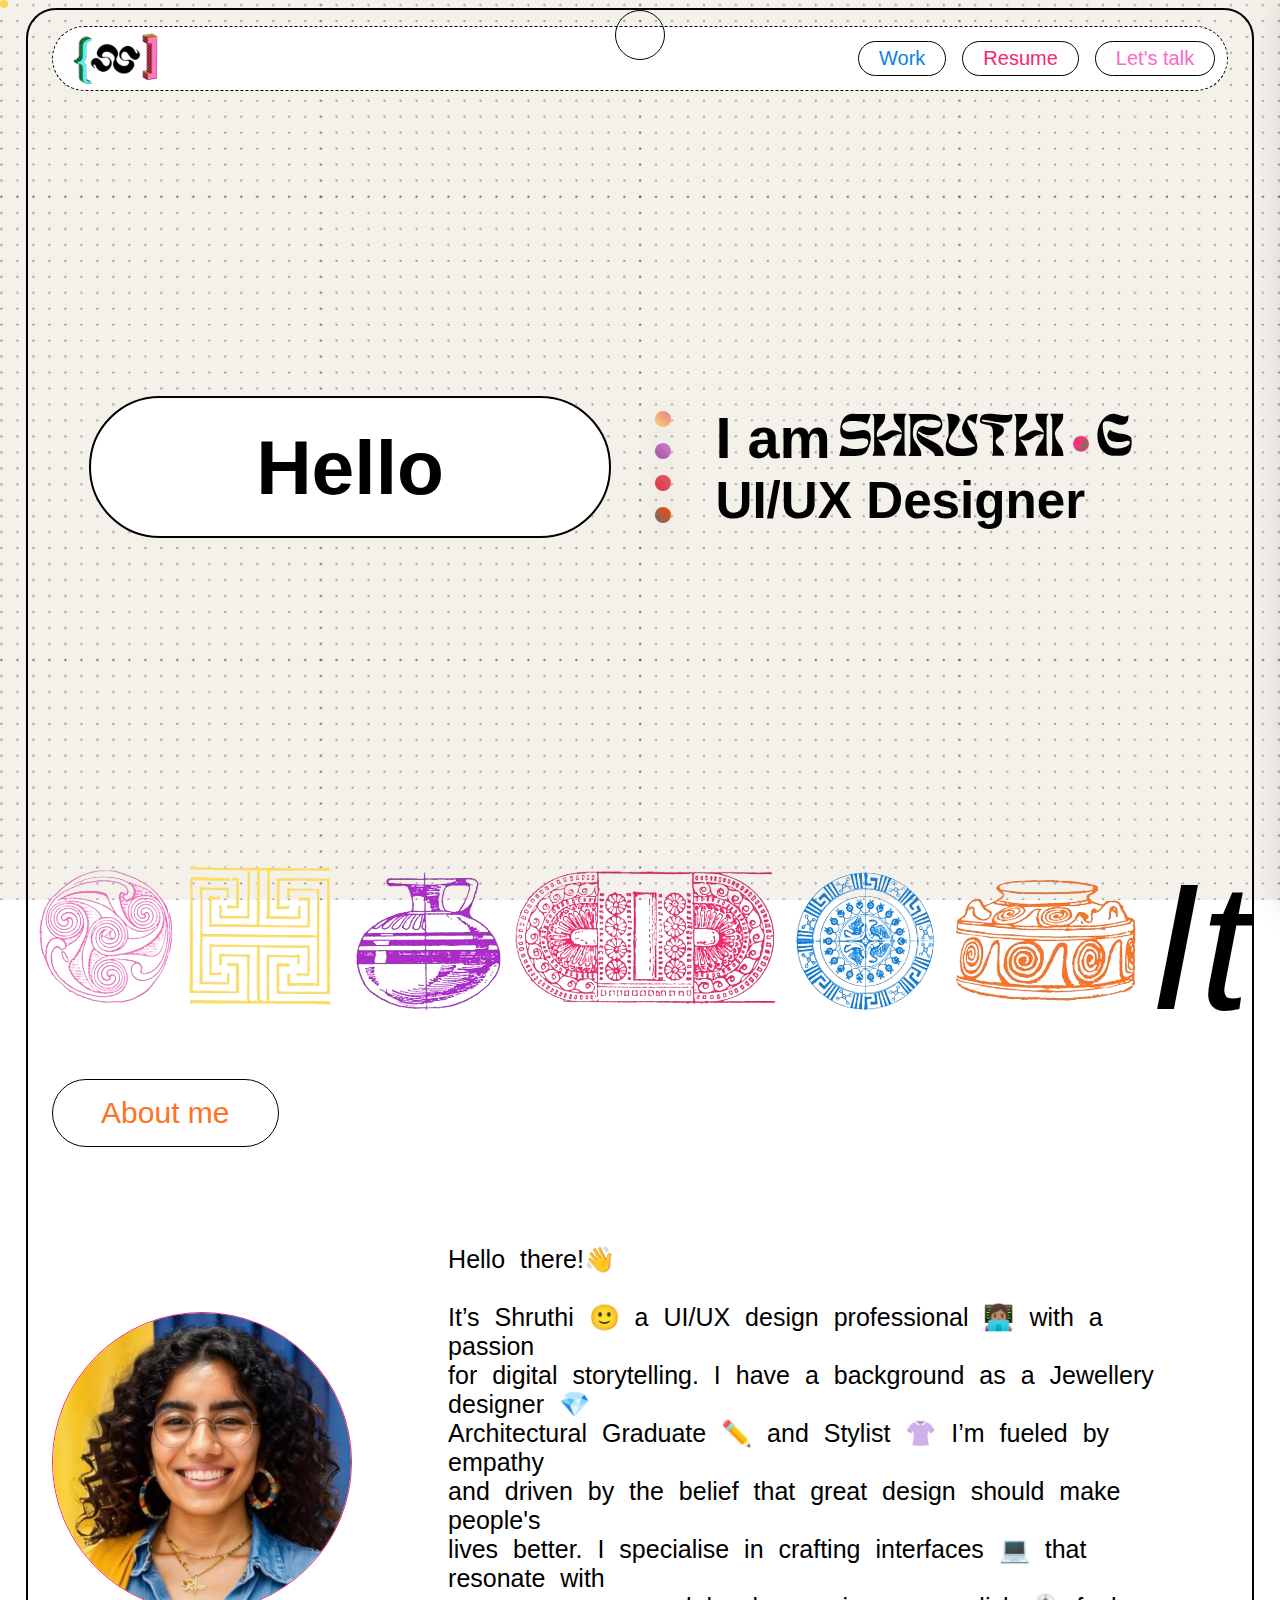
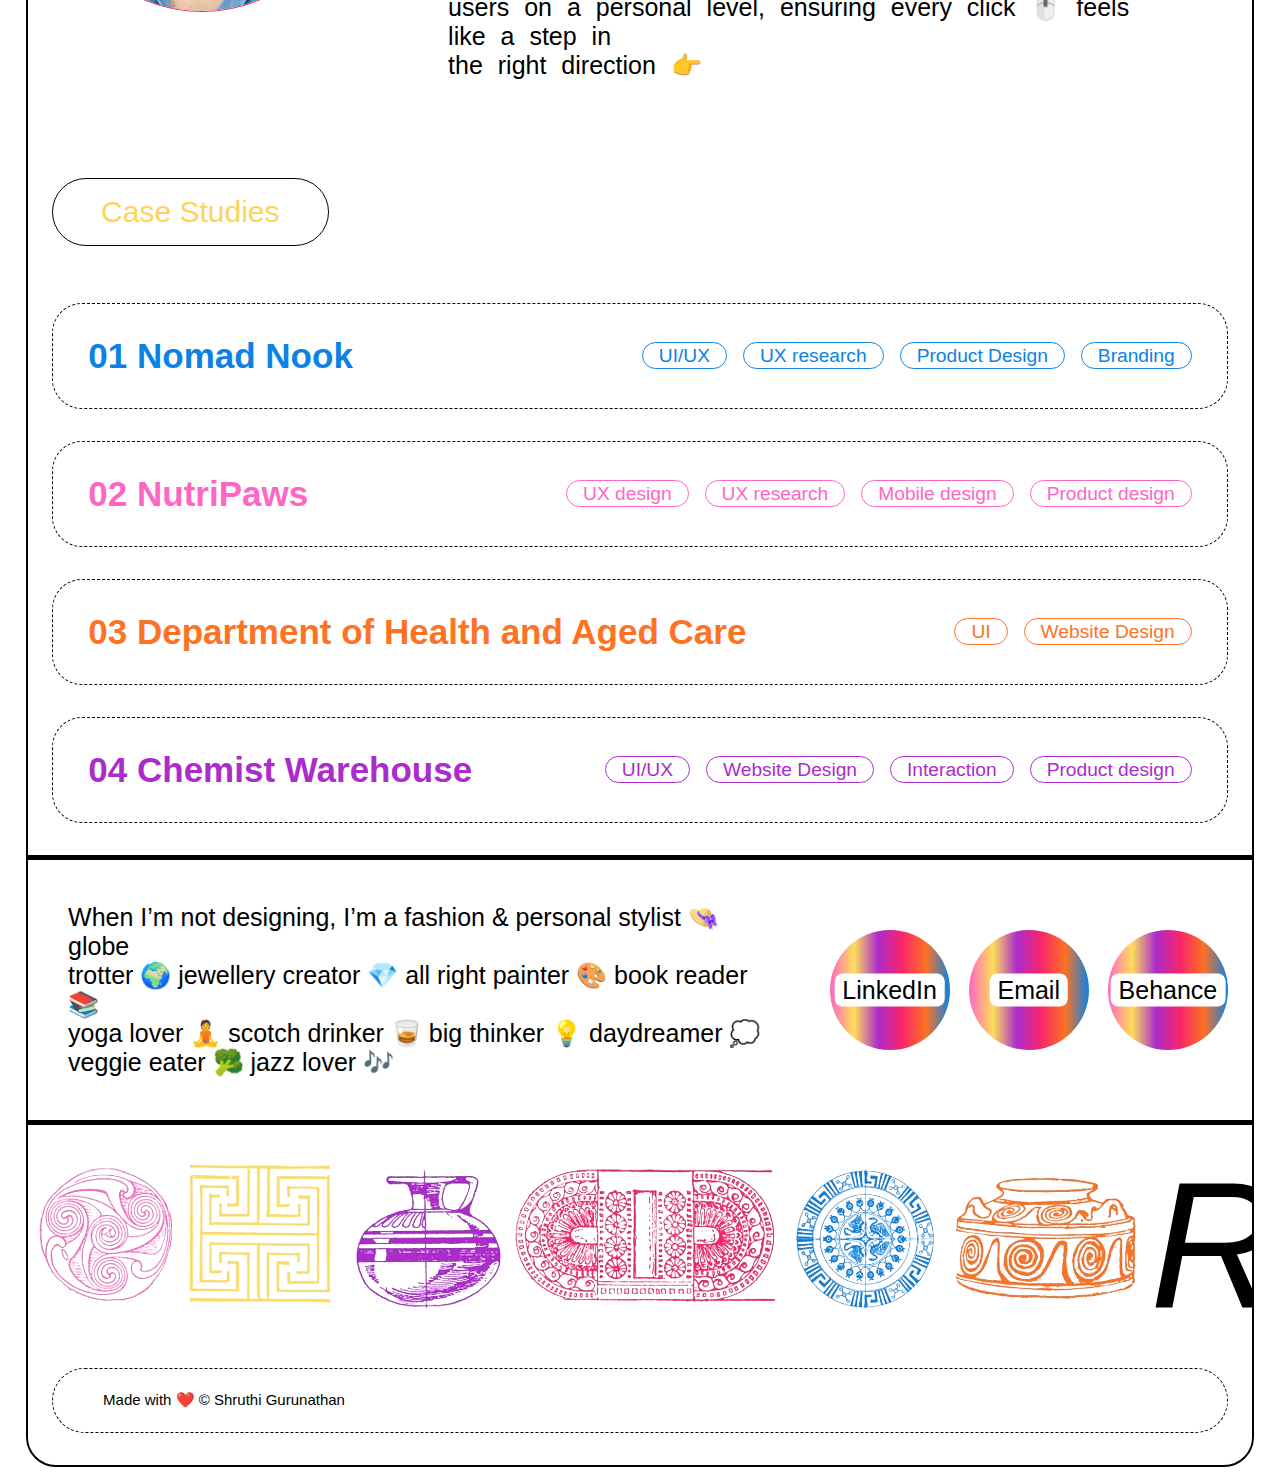
==== commit 45ab0d93: "updates" ====
--- a/index.html
+++ b/index.html
@@ -20,6 +20,7 @@
 
 
 <body class="page-border">
+  <div class="hide-on-mobile " id="outerCircle"></div>
   <div class="cursor hide-on-mobile" id="cursor"></div>
   <div class="navbar-container">
     <nav class="dashed-border navbar">
@@ -31,10 +32,10 @@
         <a href="Images/Shruthi_Gurunathan_Resume.pdf" target="_blank" class="resume nav-item">Resume</a>
         <a href="letstalk.html" class="nav-item">Let's talk</a>
       </div>
-      <div class="show-on-mobile dot  nav-dot"></div>
+      <div class="show-on-mobile  nav-dot"></div>
       <div class="side-nav side-nav-hidden">
         <div class="border-container">
-          <div class=" dot  nav-dot inside-sidebar-dot"></div>
+          <div class="nav-dot inside-sidebar-dot"></div>
 
           <a href="work.html" class="nav-item mob-nav-item work">Work</a>
           <a href="Images/Shruthi_Gurunathan_Resume.pdf" target="_blank" class="resume mob-nav-item nav-item">Resume</a>
@@ -56,8 +57,9 @@
 
     </div>
     <div class="job-title">
-      <div class="i-am"><span>I am </span><span class="shruthi">Shruthi</span> <span
-          class="dot shruthi-dot"></span><span class="shruthi">G</span>
+      <div class="i-am"><span>I am </span><span class="shruthi">Shruthi</span>
+        <span class="shruthi-dot">
+        </span><span class="shruthi">G</span>
       </div>
       <div class="changing-text-2">UI/UX Designer</div>
     </div>
@@ -111,16 +113,17 @@
 
 
   <section class="cases-container">
-    <div class="header-container">
-      <h2 class="section-header case-studies-header">
-        Case Studies
-      </h2>
-    </div>
+    <h2 class="section-header case-studies-header">
+      Case Studies
+    </h2>
 
     <!-- Case study items -->
 
     <a href="Images/Nomad Nook case study (final).pdf" target="_blank">
-      <div class="case-study-card case-study-card-01"> 01 Nomad Nook
+      <div class="case-study-card case-study-card-01">
+        <span>
+          01 Nomad Nook
+        </span>
         <div class="badges-container">
           <div class="card-badge">UI/UX </div>
           <div class="card-badge">UX research</div>
@@ -133,7 +136,10 @@
 
 
     <a href="Images/NutriPaws case study (final).pdf" target="_blank">
-      <div class="case-study-card case-study-card-02">02 NutriPaws
+      <div class="case-study-card case-study-card-02">
+        <span>
+          02 NutriPaws
+        </span>
         <div class="badges-container">
 
           <div class="card-badge">UX design</div>
@@ -146,7 +152,10 @@
 
 
     <a href="Images/Department of Health cases study (Final).pdf" target="_blank">
-      <div class="case-study-card case-study-card-03">03 Department of Health and Aged Care
+      <div class="case-study-card case-study-card-03">
+        <span>
+          03 Department of Health and Aged Care
+        </span>
         <div class="badges-container">
           <div class="card-badge">UI</div>
           <div class="card-badge">Website Design</div>
@@ -157,7 +166,9 @@
 
     <a href="Images/Chemist Warehouse case study (final).pdf" target="_blank">
       <div class="case-study-card case-study-card-04 ">
-        04 Chemist Warehouse
+        <span>
+          04 Chemist Warehouse
+        </span>
         <div class="badges-container">
           <div class="card-badge">UI/UX</div>
           <div class="card-badge">Website Design</div>
--- a/CSS/homepage.css
+++ b/CSS/homepage.css
@@ -31,14 +31,7 @@
   height: fit-content;
   width: fit-content;
 }
-.dot {
-  height: 1rem;
-  width: 0.9rem;
-  /* aspect-ratio: 1/1; */
-  border-radius: 50%;
-  box-shadow: rgba(149, 157, 165, 0.2) 0px 8px 24px;
-  display: block;
-}
+
 .dot-1 {
   background: linear-gradient(45deg, #f4dd77, #f4a777, #ea808e);
 }
@@ -56,29 +49,28 @@
   border: none;
   border-radius: 100px;
 
-  font-size: 4vw;
+  font-size: 4.5vw;
   font-weight: 550;
   display: flex;
   justify-content: start;
-  gap: 1rem;
+  gap: 0.5rem;
   align-items: end;
   text-wrap: nowrap;
 }
 .i-am .shruthi {
   font-family: "Broman";
 }
+
 .i-am .shruthi-dot {
+  display: block;
   position: relative;
-  top: -16px;
-  background: linear-gradient(
-    to right,
-    #ff66c4,
-    #ffde59,
-    #ab2ccb,
-    #f8256b,
-    #fd7223,
-    #0b82e4
-  );
+  transform: translateY(10%);
+  background-image: url("../Images/Dot\ for\ name.png");
+  background-position: center;
+  height: 1rem;
+  background-size: contain;
+  aspect-ratio: 1/1;
+  transform: translateY(-120%);
 }
 /* Circular boxes */
 
@@ -115,6 +107,7 @@
 }
 .about-me p {
   background-color: white;
+  color: black;
   padding: 1rem 4rem;
   width: 90%;
   display: flex;
@@ -142,9 +135,24 @@
     /* flex-direction: column; */
   }
 }
+@media only screen and (max-width: 1024px) {
+  .shruthi-dot {
+    top: -0.7rem !important;
+    height: 0.6rem !important;
+    transform: translateY(10%) !important;
+  }
+}
+
 @media only screen and (max-width: 480px) {
   .dots-wrapper {
     gap: 0.3rem !important;
+  }
+  .i-am {
+    gap: 0.2rem !important;
+  }
+  .shruthi-dot {
+    transform: translateY(100%) !important;
+    height: 0.35rem !important;
   }
 
   .profile-image {
--- a/CSS/global.css
+++ b/CSS/global.css
@@ -43,7 +43,7 @@
   display: flex !important;
 }
 * {
-  /* cursor: none; */
+  cursor: none;
   box-sizing: border-box;
 }
 
@@ -59,20 +59,25 @@
   border-radius: 50px;
 }
 
-.cursor::before {
+#outerCircle {
   content: "";
-  position: absolute;
+  position: fixed;
   width: 50px;
   height: 50px;
   border: 1px solid black;
-  transform: translate(-44%, -45%);
   border-radius: 50px;
-  transition: all 1s ease;
-}
-
-.cursor-hovered::before {
-  transform: translate(-44%, -45%) scale(2) !important;
+
+  transition: border 0.2s ease, border-radius 0.2s ease, transform 0.2s ease;
+  pointer-events: none;
+  z-index: 2000;
+}
+
+.cursor-hovered {
+  transform: scale(1.4);
   border-radius: 15px !important;
+}
+.outer-circle-removed {
+  border: 1px solid transparent !important;
 }
 
 .cursor.click::before {
@@ -96,6 +101,7 @@
   border-radius: 5rem;
   font-size: 30px;
   font-weight: 500;
+  width: fit-content;
 }
 .marquee {
   width: 100%;
@@ -226,8 +232,363 @@
 }
 .nav-dot {
   width: 2rem !important;
-  height: 2rem !important;
+  aspect-ratio: 1/1 !important;
   transition: all 0.3s ease;
+  border-radius: 50%;
+  background: linear-gradient(
+    to right,
+    #ff66c4,
+    #ffde59,
+    #ab2ccb,
+    #f8256b,
+    #fd7223,
+    #0b82e4
+  );
+}
+.active-dot {
+  transition: all 0.3s ease;
+
+  background: black !important;
+}
+.inside-sidebar-dot {
+  position: absolute;
+  top: 3rem !important;
+  right: 3rem !important;
+  width: 2rem !important;
+  aspect-ratio: 1/1;
+}
+.side-nav {
+  background: url("../Images/Background offwhite colour.png") center center
+    fixed;
+  position: fixed;
+  right: 0;
+  top: 0;
+  display: flex;
+  flex-direction: column;
+  justify-content: center;
+  gap: 2rem;
+  height: 100%;
+  width: 100%;
+  background-color: white;
+  z-index: 100;
+  padding: 1.5vh 2vw;
+  /* display: none; */
+  transition: all 0.3s ease;
+  box-shadow: rgba(100, 100, 111, 0.2) 0px 7px 29px 0px;
+}
+
+.side-nav-active {
+  transform: translateX(0);
+}
+.side-nav-hidden {
+  transform: translateX(100%) !important;
+}
+.border-container {
+  width: 100%;
+  height: 100%;
+  border: 2px solid black;
+  border-radius: 2rem;
+  padding: 1rem;
+  flex-direction: column;
+  display: flex;
+  justify-content: center;
+  align-items: center;
+  gap: 0.7rem;
+}
+.mob-nav-item {
+  font-size: 1rem !important;
+}
+/* Hero Section */
+
+.dot {
+  height: 1rem;
+  aspect-ratio: 1/1;
+  border-radius: 50%;
+  box-shadow: rgba(149, 157, 165, 0.2) 0px 8px 24px;
+  display: block;
+}
+.dot-1 {
+  background: linear-gradient(45deg, #f4dd77, #f4a777, #ea808e);
+}
+
+div {
+  unicode-bidi: isolate;
+}
+
+.job-title {
+  border: none;
+  border-radius: 100px;
+  font-size: 4vw;
+  font-weight: 550;
+  flex: 1;
+}
+
+/* about me section */
+
+.header-container {
+  width: 100%;
+  display: flex;
+  justify-content: start;
+  padding: 0 2%;
+}
+.text-1 {
+  word-spacing: 8px;
+}
+
+/* Case study items */
+.case-studies-header {
+  color: #ffd359;
+}
+a {
+  text-decoration: none;
+  color: black;
+}
+
+.case-study-list-item-1 {
+  margin-top: 300px;
+  color: #0b82e4;
+}
+
+.case-study-list-item-2 {
+  margin-top: 20px;
+  color: #ff66c4;
+}
+
+.case-study-list-item-3 {
+  margin-top: 20px;
+  color: #fd7223;
+}
+
+.case-study-list-item-4 {
+  margin-top: 20px;
+  color: #ab2ccb;
+}
+
+.case-study-card-01:hover {
+  border: solid 1.5px #0b82e4;
+  background-color: #f4f1ea;
+  border-radius: 250px;
+  box-shadow: inset 0 0 5px rgba(0, 0, 0, 0.5);
+}
+
+.case-study-card-01:hover::after {
+  content: url("../Images/6.png");
+  position: absolute;
+  right: 200px;
+  height: 290px;
+  border: 1px solid #0b82e4;
+  border-radius: 30px;
+  overflow: hidden;
+  z-index: 100;
+}
+
+.case-study-card-02:hover {
+  border: solid 1.5px #ff66c4;
+  background-color: #f4f1ea;
+  border-radius: 250px;
+  box-shadow: inset 0 0 5px rgba(0, 0, 0, 0.5);
+}
+.case-study-card-02:hover::after {
+  content: url(../Images/5.png);
+  position: absolute;
+  right: 200px;
+  height: 290px;
+  border: 1px solid #ff66c4;
+  border-radius: 30px;
+  overflow: hidden;
+  z-index: 100;
+}
+
+.case-study-card-03:hover {
+  border: solid 1.5px #fd7223;
+  background-color: #f4f1ea;
+  border-radius: 250px;
+  box-shadow: inset 0 0 5px rgba(0, 0, 0, 0.5);
+}
+
+.case-study-card-03:hover::after {
+  content: url(../Images/8.png);
+  position: absolute;
+  right: 200px;
+  height: 290px;
+  border: 1px solid #fd7223;
+  border-radius: 30px;
+  overflow: hidden;
+  z-index: 100;
+}
+
+.case-study-card-04:hover {
+  border: solid 1.5px #ab2ccd;
+  background-color: #f4f1ea;
+  border-radius: 250px;
+  box-shadow: inset 0 0 5px rgba(0, 0, 0, 0.5);
+}
+
+.case-study-card-04:hover::after {
+  content: url(../Images/7.png);
+  position: absolute;
+  right: 200px;
+  height: 290px;
+  border: 1px solid #ab2ccb;
+  border-radius: 30px;
+  overflow: hidden;
+  z-index: 100;
+}
+
+.case-study-list-text-1 {
+  color: #0b82e4;
+}
+
+.case-study-list-text-2 {
+  color: #ff66c4;
+}
+
+.case-study-list-text-3 {
+  color: #fd7223;
+}
+.case-study-list-text-4 {
+  color: #ab2ccb;
+}
+
+/* description section */
+.description-section {
+  display: flex;
+  justify-content: center;
+  font-size: 25px;
+  align-items: center;
+  gap: 2rem;
+  padding: 2rem 2%;
+  width: 100%;
+  position: relative;
+}
+.description-section::after {
+  position: absolute;
+  content: "";
+  background-color: black;
+  height: 5px;
+  width: 100%;
+  top: 0;
+  left: 0;
+}
+.description-section::before {
+  position: absolute;
+  content: "";
+  background-color: black;
+  height: 5px;
+  width: 100%;
+  bottom: 0;
+  left: 0;
+}
+.description-section .description-text {
+  background-color: white;
+  color: black;
+  width: 100%;
+  display: flex;
+  align-content: center;
+  justify-content: center;
+  padding: 1rem;
+}
+.description-section .description-text p {
+  width: fit-content;
+  margin: 0;
+}
+
+/* case study styles section */
+.cases-container {
+  width: 100%;
+  display: flex;
+  flex-direction: column;
+  gap: 2rem;
+  padding: 0 2%;
+  margin-bottom: 2rem;
+}
+.case-study-card-01 {
+  color: #0b82e4;
+}
+.case-study-card-01:hover {
+  border-color: #0b82e4;
+}
+.case-study-card-02 {
+  color: #ff66c4;
+}
+.case-study-card-02:hover {
+  border-color: #ff66c4;
+}
+.case-study-card-03 {
+  color: #fd7223;
+}
+.case-study-card-03:hover {
+  border-color: #fd7223;
+}
+.case-study-card-04 {
+  color: #ab2ccb;
+}
+.case-study-card-04:hover {
+  border-color: #ab2ccb;
+}
+.case-study-card {
+  width: 100%;
+  height: fit-content;
+  display: flex;
+  align-items: center;
+  font-size: 35px;
+  justify-content: space-between;
+  padding: 2rem 3%;
+  border: dashed 1.5px black;
+  border-radius: 30px;
+  background-color: white;
+  transition: all 0.3s ease;
+}
+.case-study-card span {
+  font-weight: bold;
+}
+.case-study-card:hover {
+  border-radius: 5rem;
+  border-width: 0.2rem;
+  border-style: solid;
+  box-shadow: inset 0 0 5px rgba(0, 0, 0, 0.5);
+}
+.case-study-card .badges-container {
+  display: flex;
+  align-items: center;
+  justify-content: center;
+  gap: 1rem;
+  flex-wrap: nowrap;
+}
+.case-study-card .badges-container .card-badge {
+  display: flex;
+  align-self: center;
+  justify-content: center;
+  width: fit-content;
+  padding: 0.1rem 1rem;
+  border-width: 1px;
+  border-style: solid;
+  text-wrap: nowrap;
+  font-size: 1.2rem;
+  border-radius: 5rem;
+}
+.animated-circles-container {
+  display: flex;
+  align-items: center;
+  width: fit-content;
+  gap: 1.2rem;
+}
+.animated-circle {
+  width: 120px;
+
+  aspect-ratio: 1 / 1;
+  border-radius: 50%;
+  background-color: white;
+  /* margin-right: 20px; */
+  position: relative;
+  overflow: hidden;
+}
+.colored-background {
+  position: absolute;
+  top: 0;
+  left: 0;
+  height: 100%;
+  width: 100%;
   background: linear-gradient(
     to right,
     #ff66c4,
@@ -239,350 +600,6 @@
   );
   animation: spin 10s linear infinite;
 }
-.active-dot {
-  transition: all 0.3s ease;
-
-  background: black !important;
-}
-.inside-sidebar-dot {
-  position: absolute;
-  top: 3rem !important;
-  right: 3rem !important;
-}
-.side-nav {
-  background: url("../Images/Background offwhite colour.png") center center
-    fixed;
-  position: fixed;
-  right: 0;
-  top: 0;
-  display: flex;
-  flex-direction: column;
-  justify-content: center;
-  gap: 2rem;
-  height: 100%;
-  width: 100%;
-  background-color: white;
-  z-index: 100;
-  padding: 1.5vh 2vw;
-  /* display: none; */
-  transition: all 0.3s ease;
-  box-shadow: rgba(100, 100, 111, 0.2) 0px 7px 29px 0px;
-}
-.side-nav-active {
-  transform: translateX(0);
-}
-.side-nav-hidden {
-  transform: translateX(100%) !important;
-}
-.border-container {
-  width: 100%;
-  height: 100%;
-  border: 2px solid black;
-  border-radius: 2rem;
-  padding: 1rem;
-  display: flex;
-  justify-content: center;
-  align-items: center;
-  gap: 0.7rem;
-}
-.mob-nav-item {
-  font-size: 0.6rem !important;
-}
-/* Hero Section */
-
-.dot {
-  height: 1rem;
-  width: 0.9rem;
-  /* aspect-ratio: 1/1; */
-  border-radius: 50%;
-  box-shadow: rgba(149, 157, 165, 0.2) 0px 8px 24px;
-  display: block;
-}
-.dot-1 {
-  background: linear-gradient(45deg, #f4dd77, #f4a777, #ea808e);
-}
-
-div {
-  unicode-bidi: isolate;
-}
-
-.job-title {
-  border: none;
-  border-radius: 100px;
-  font-size: 4vw;
-  font-weight: 550;
-  flex: 1;
-}
-
-/* about me section */
-
-.header-container {
-  width: 100%;
-  display: flex;
-  justify-content: start;
-  padding: 0 2%;
-}
-.text-1 {
-  word-spacing: 8px;
-}
-
-/* Case study items */
-.case-studies-header {
-  color: #ffd359;
-}
-a {
-  text-decoration: none;
-  color: black;
-}
-
-.case-study-list-item-1 {
-  margin-top: 300px;
-  color: #0b82e4;
-}
-
-.case-study-list-item-2 {
-  margin-top: 20px;
-  color: #ff66c4;
-}
-
-.case-study-list-item-3 {
-  margin-top: 20px;
-  color: #fd7223;
-}
-
-.case-study-list-item-4 {
-  margin-top: 20px;
-  color: #ab2ccb;
-}
-
-.case-study-card-01:hover {
-  border: solid 1.5px #0b82e4;
-  background-color: #f4f1ea;
-  border-radius: 250px;
-  box-shadow: inset 0 0 5px rgba(0, 0, 0, 0.5);
-}
-
-.case-study-card-01:hover::after {
-  content: url("../Images/6.png");
-  position: absolute;
-  right: 200px;
-  height: 290px;
-  border: 1px solid #0b82e4;
-  border-radius: 30px;
-  overflow: hidden;
-}
-
-.case-study-card-02:hover {
-  border: solid 1.5px #ff66c4;
-  background-color: #f4f1ea;
-  border-radius: 250px;
-  box-shadow: inset 0 0 5px rgba(0, 0, 0, 0.5);
-}
-.case-study-card-02:hover::after {
-  content: url(../Images/5.png);
-  position: absolute;
-  right: 200px;
-  height: 290px;
-  border: 1px solid #ff66c4;
-  border-radius: 30px;
-  overflow: hidden;
-}
-
-.case-study-card-03:hover {
-  border: solid 1.5px #fd7223;
-  background-color: #f4f1ea;
-  border-radius: 250px;
-  box-shadow: inset 0 0 5px rgba(0, 0, 0, 0.5);
-}
-
-.case-study-card-03:hover::after {
-  content: url(../Images/8.png);
-  position: absolute;
-  right: 200px;
-  height: 290px;
-  border: 1px solid #fd7223;
-  border-radius: 30px;
-  overflow: hidden;
-}
-
-.case-study-card-04:hover {
-  border: solid 1.5px #ab2ccd;
-  background-color: #f4f1ea;
-  border-radius: 250px;
-  box-shadow: inset 0 0 5px rgba(0, 0, 0, 0.5);
-}
-
-.case-study-card-04:hover::after {
-  content: url(../Images/7.png);
-  position: absolute;
-  right: 200px;
-  height: 290px;
-  border: 1px solid #ab2ccb;
-  border-radius: 30px;
-  overflow: hidden;
-}
-
-.case-study-list-text-1 {
-  color: #0b82e4;
-}
-
-.case-study-list-text-2 {
-  color: #ff66c4;
-}
-
-.case-study-list-text-3 {
-  color: #fd7223;
-}
-.case-study-list-text-4 {
-  color: #ab2ccb;
-}
-
-/* description section */
-.description-section {
-  display: flex;
-  justify-content: center;
-  font-size: 25px;
-  align-items: center;
-  gap: 2rem;
-  padding: 2rem 2%;
-  width: 100%;
-  position: relative;
-}
-.description-section::after {
-  position: absolute;
-  content: "";
-  background-color: black;
-  height: 5px;
-  width: 100%;
-  top: 0;
-  left: 0;
-}
-.description-section::before {
-  position: absolute;
-  content: "";
-  background-color: black;
-  height: 5px;
-  width: 100%;
-  bottom: 0;
-  left: 0;
-}
-.description-section .description-text {
-  background-color: white;
-  width: 100%;
-  display: flex;
-  align-content: center;
-  justify-content: center;
-  padding: 1rem;
-}
-.description-section .description-text p {
-  width: fit-content;
-  margin: 0;
-}
-
-/* case study styles section */
-.cases-container {
-  width: 100%;
-  display: flex;
-  flex-direction: column;
-  gap: 2rem;
-  padding: 0 2%;
-  margin-bottom: 2rem;
-}
-.case-study-card-01 {
-  color: #0b82e4;
-}
-.case-study-card-01:hover {
-  border-color: #0b82e4;
-}
-.case-study-card-02 {
-  color: #ff66c4;
-}
-.case-study-card-02:hover {
-  border-color: #ff66c4;
-}
-.case-study-card-03 {
-  color: #fd7223;
-}
-.case-study-card-03:hover {
-  border-color: #fd7223;
-}
-.case-study-card-04 {
-  color: #ab2ccb;
-}
-.case-study-card-04:hover {
-  border-color: #ab2ccb;
-}
-.case-study-card {
-  width: 100%;
-  height: fit-content;
-  display: flex;
-  align-items: center;
-  font-size: 35px;
-  font-weight: bold;
-  justify-content: space-between;
-  padding: 2rem 3%;
-  border: dashed 1.5px black;
-  border-radius: 30px;
-  background-color: white;
-  transition: all 0.3s ease;
-}
-.case-study-card:hover {
-  border-radius: 5rem;
-  border-width: 0.2rem;
-  border-style: solid;
-  box-shadow: inset 0 0 5px rgba(0, 0, 0, 0.5);
-}
-.case-study-card .badges-container {
-  display: flex;
-  align-items: center;
-  justify-content: center;
-  gap: 1rem;
-}
-.case-study-card .badges-container .card-badge {
-  display: flex;
-  align-self: center;
-  justify-content: center;
-  width: fit-content;
-  padding: 0.1rem 1rem;
-  border-width: 1px;
-  border-style: solid;
-  text-wrap: nowrap;
-  font-size: 1.2rem;
-  border-radius: 5rem;
-}
-.animated-circles-container {
-  display: flex;
-  align-items: center;
-  width: fit-content;
-  gap: 1.2rem;
-}
-.animated-circle {
-  width: 120px;
-  height: 120px;
-  aspect-ratio: 1 / 1;
-  border-radius: 50%;
-  background-color: white;
-  /* margin-right: 20px; */
-  position: relative;
-  overflow: hidden;
-}
-.colored-background {
-  position: absolute;
-  top: 0;
-  left: 0;
-  height: 100%;
-  width: 100%;
-  background: linear-gradient(
-    to right,
-    #ff66c4,
-    #ffde59,
-    #ab2ccb,
-    #f8256b,
-    #fd7223,
-    #0b82e4
-  );
-  animation: spin 10s linear infinite;
-}
 .circle-text {
   position: absolute;
   left: 50%;
@@ -667,7 +684,6 @@
     font-size: 1rem !important;
   }
   .badges-container {
-    flex-wrap: wrap;
     justify-content: end !important;
     gap: 0.5rem !important;
   }
@@ -681,12 +697,7 @@
     width: 0.5rem;
     height: 0.6rem;
   }
-  .i-am {
-    gap: 0.5rem !important;
-  }
-  .shruthi-dot {
-    top: -6px !important;
-  }
+
   .animated-circles-container {
     gap: 0.5rem !important;
   }
@@ -733,7 +744,7 @@
   }
   .logo-small {
     height: 2rem !important;
-    width: 100% !important;
+    width: fit-content;
   }
   .description-section {
     gap: 1rem;
@@ -754,14 +765,7 @@
     width: 0.3rem !important;
     height: 0.3rem !important;
   }
-  .nav-dot {
-    width: 1rem !important;
-    height: 1rem !important;
-  }
-  .inside-sidebar-dot {
-    width: 1rem !important;
-    height: 1rem !important;
-  }
+
   .marquee img {
     height: 5rem !important;
   }
@@ -774,4 +778,11 @@
   .case-study-card:hover::after {
     display: none !important;
   }
-}
+  .badges-container {
+    justify-content: end !important;
+    gap: 0.2rem !important;
+  }
+  .card-badge {
+    padding: 0.2rem 0.3rem !important;
+  }
+}
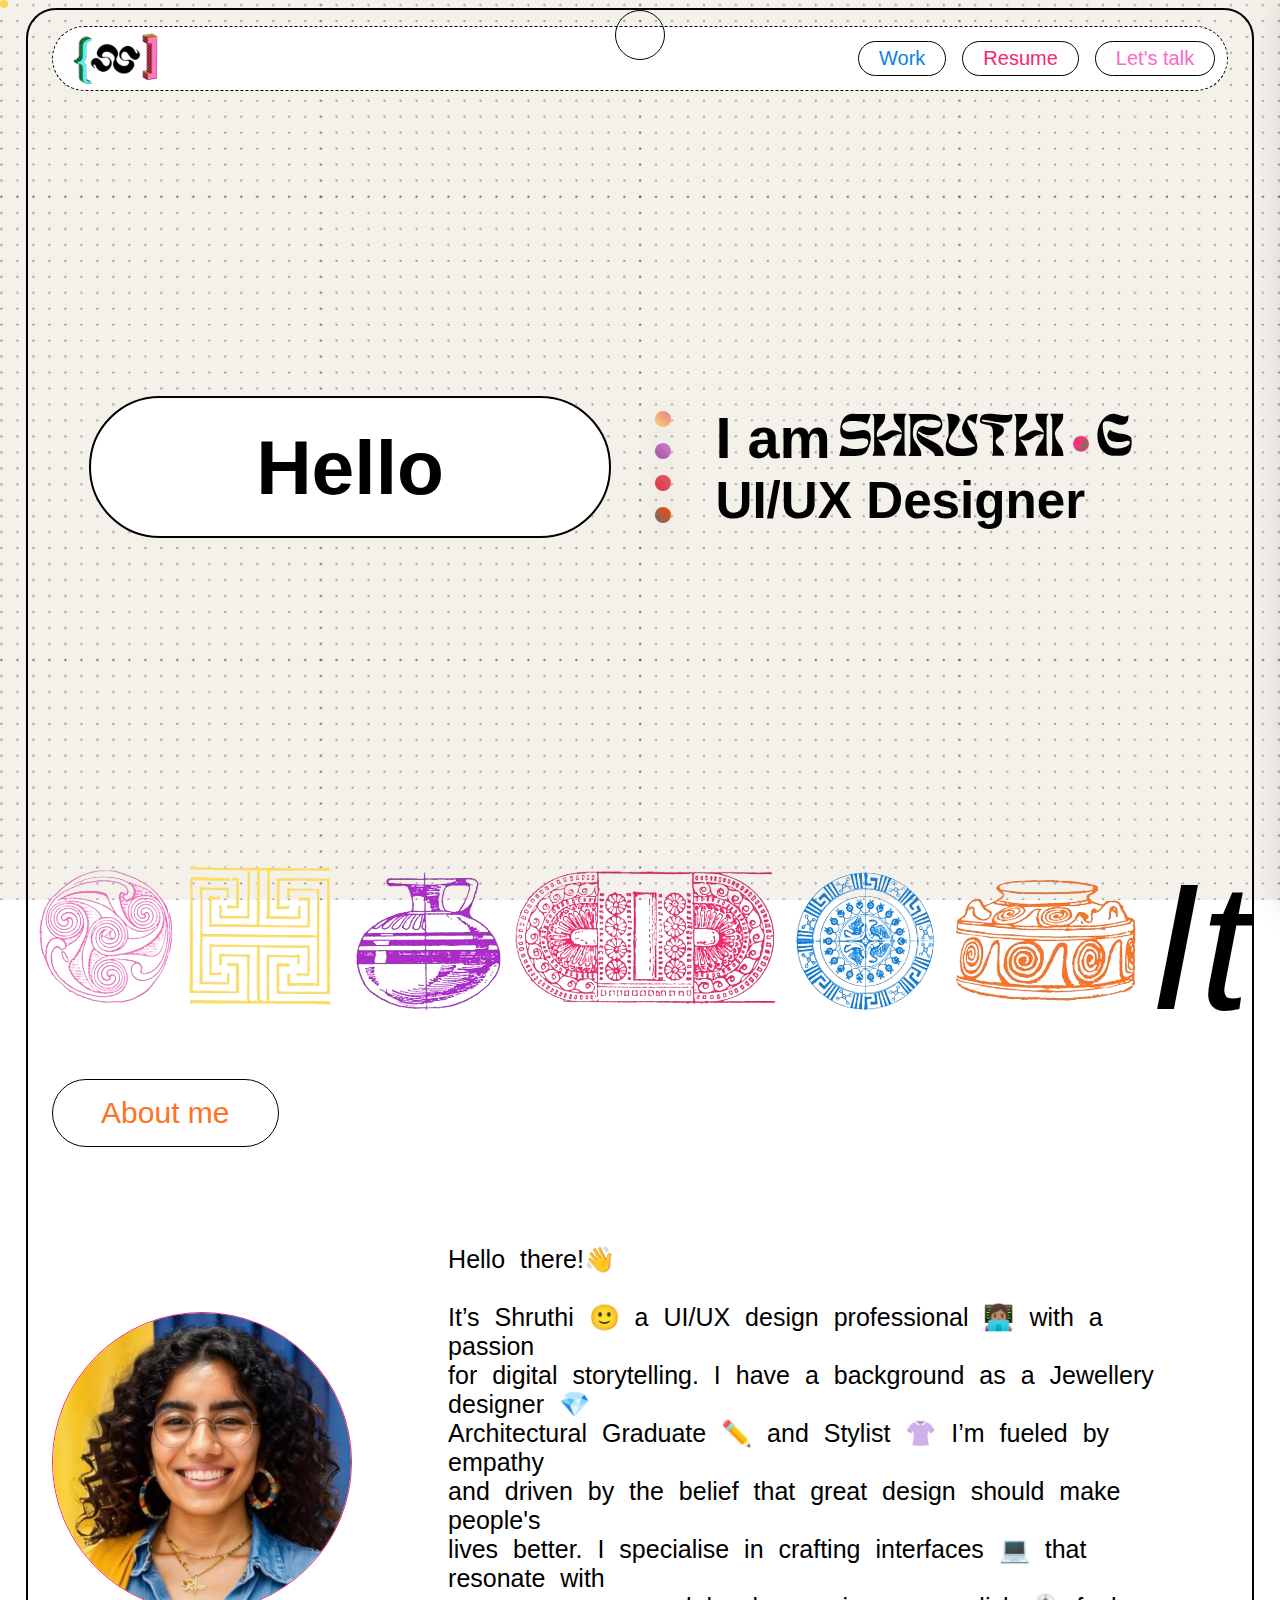
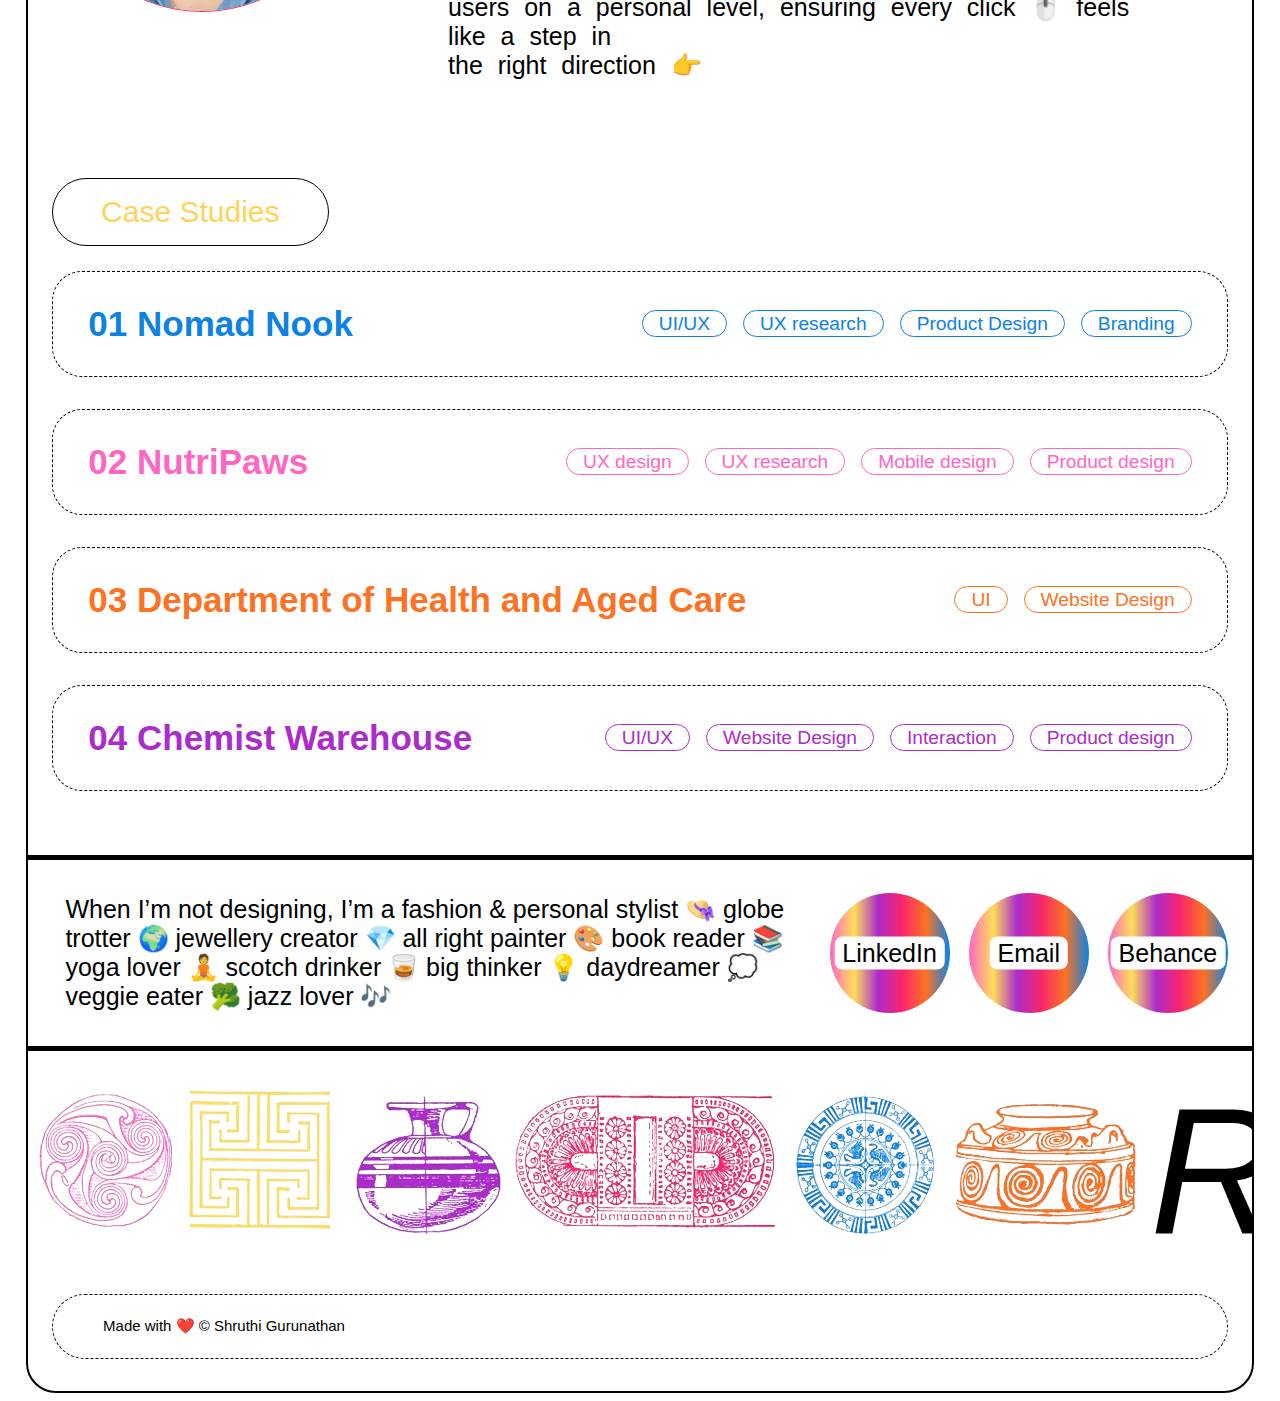
==== commit 3e4ea409: "test" ====
--- a/index.html
+++ b/index.html
@@ -17,7 +17,6 @@
 
 
 </head>
-
 
 <body class="page-border">
   <div class="hide-on-mobile " id="outerCircle"></div>
--- a/CSS/homepage.css
+++ b/CSS/homepage.css
@@ -162,8 +162,9 @@
     gap: 0.5rem !important;
   }
   .about-me p {
-    font-size: 0.6rem !important;
-    padding: 0.5rem 1rem;
+    font-size: 0.4rem !important;
+    word-spacing: 0.1rem;
+    padding: 0.5rem 0.8rem;
     /* flex-direction: column; */
   }
 }
--- a/CSS/global.css
+++ b/CSS/global.css
@@ -66,14 +66,13 @@
   height: 50px;
   border: 1px solid black;
   border-radius: 50px;
-
   transition: border 0.2s ease, border-radius 0.2s ease, transform 0.2s ease;
   pointer-events: none;
   z-index: 2000;
 }
 
 .cursor-hovered {
-  transform: scale(1.4);
+  transform: scale(2);
   border-radius: 15px !important;
 }
 .outer-circle-removed {
@@ -177,6 +176,7 @@
 
 .logo-small {
   width: 100px;
+
   border: none;
   cursor: none;
 }
@@ -232,7 +232,7 @@
 }
 .nav-dot {
   width: 2rem !important;
-  aspect-ratio: 1/1 !important;
+  height: 2rem !important;
   transition: all 0.3s ease;
   border-radius: 50%;
   background: linear-gradient(
@@ -486,7 +486,7 @@
   display: flex;
   align-content: center;
   justify-content: center;
-  padding: 1rem;
+  padding: 0.5rem;
 }
 .description-section .description-text p {
   width: fit-content;
@@ -498,7 +498,7 @@
   width: 100%;
   display: flex;
   flex-direction: column;
-  gap: 2rem;
+  /* gap: 2rem; */
   padding: 0 2%;
   margin-bottom: 2rem;
 }
@@ -538,6 +538,7 @@
   border-radius: 30px;
   background-color: white;
   transition: all 0.3s ease;
+  margin-bottom: 2rem;
 }
 .case-study-card span {
   font-weight: bold;
@@ -575,14 +576,17 @@
 }
 .animated-circle {
   width: 120px;
-
-  aspect-ratio: 1 / 1;
-  border-radius: 50%;
+  height: 120px; /* Ensure height matches width for perfect circle */
+  border-radius: 5000px !important; /* Make it a circle */
   background-color: white;
-  /* margin-right: 20px; */
   position: relative;
   overflow: hidden;
-}
+  -webkit-border-radius: 5000px !important; /* Webkit prefix for border-radius */
+  -moz-border-radius: 5000px !important; /* Mozilla prefix for border-radius */
+  -ms-border-radius: 5000px !important; /* Microsoft prefix for border-radius */
+  -o-border-radius: 5000px !important; /* Opera prefix for border-radius */
+}
+
 .colored-background {
   position: absolute;
   top: 0;
@@ -743,8 +747,8 @@
     padding-right: 5%;
   }
   .logo-small {
-    height: 2rem !important;
-    width: fit-content;
+    /* height: ; */
+    width: 4rem !important;
   }
   .description-section {
     gap: 1rem;
@@ -758,7 +762,7 @@
     font-weight: 500;
   }
   .description-text {
-    font-size: 0.5rem !important;
+    font-size: 0.3rem !important;
   }
 
   .dot {
@@ -775,14 +779,49 @@
   .marquee .text-2 {
     font-size: 4rem !important;
   }
+  .case-study-card {
+    flex-direction: column;
+    padding: 0.5rem 2% !important;
+    border-radius: 0 !important;
+    align-items: start !important;
+    margin-bottom: 0.5rem;
+  }
+  .case-study-card span {
+    font-size: 1rem;
+    flex-direction: column;
+    margin-bottom: 1rem;
+  }
+
   .case-study-card:hover::after {
     display: none !important;
   }
   .badges-container {
     justify-content: end !important;
-    gap: 0.2rem !important;
+    gap: 0.6rem !important;
+    width: 100%;
+    justify-content: center !important;
   }
   .card-badge {
+    font-size: 0.7rem !important;
     padding: 0.2rem 0.3rem !important;
   }
-}
+  .case-study-card-01 {
+    border-color: #0b82e4;
+    border-style: solid;
+  }
+
+  .case-study-card-02 {
+    border-color: #ff66c4;
+    border-style: solid;
+  }
+
+  .case-study-card-03 {
+    border-color: #fd7223;
+    border-style: solid;
+  }
+
+  .case-study-card-04 {
+    border-color: #ab2ccb;
+    border-style: solid;
+  }
+}
